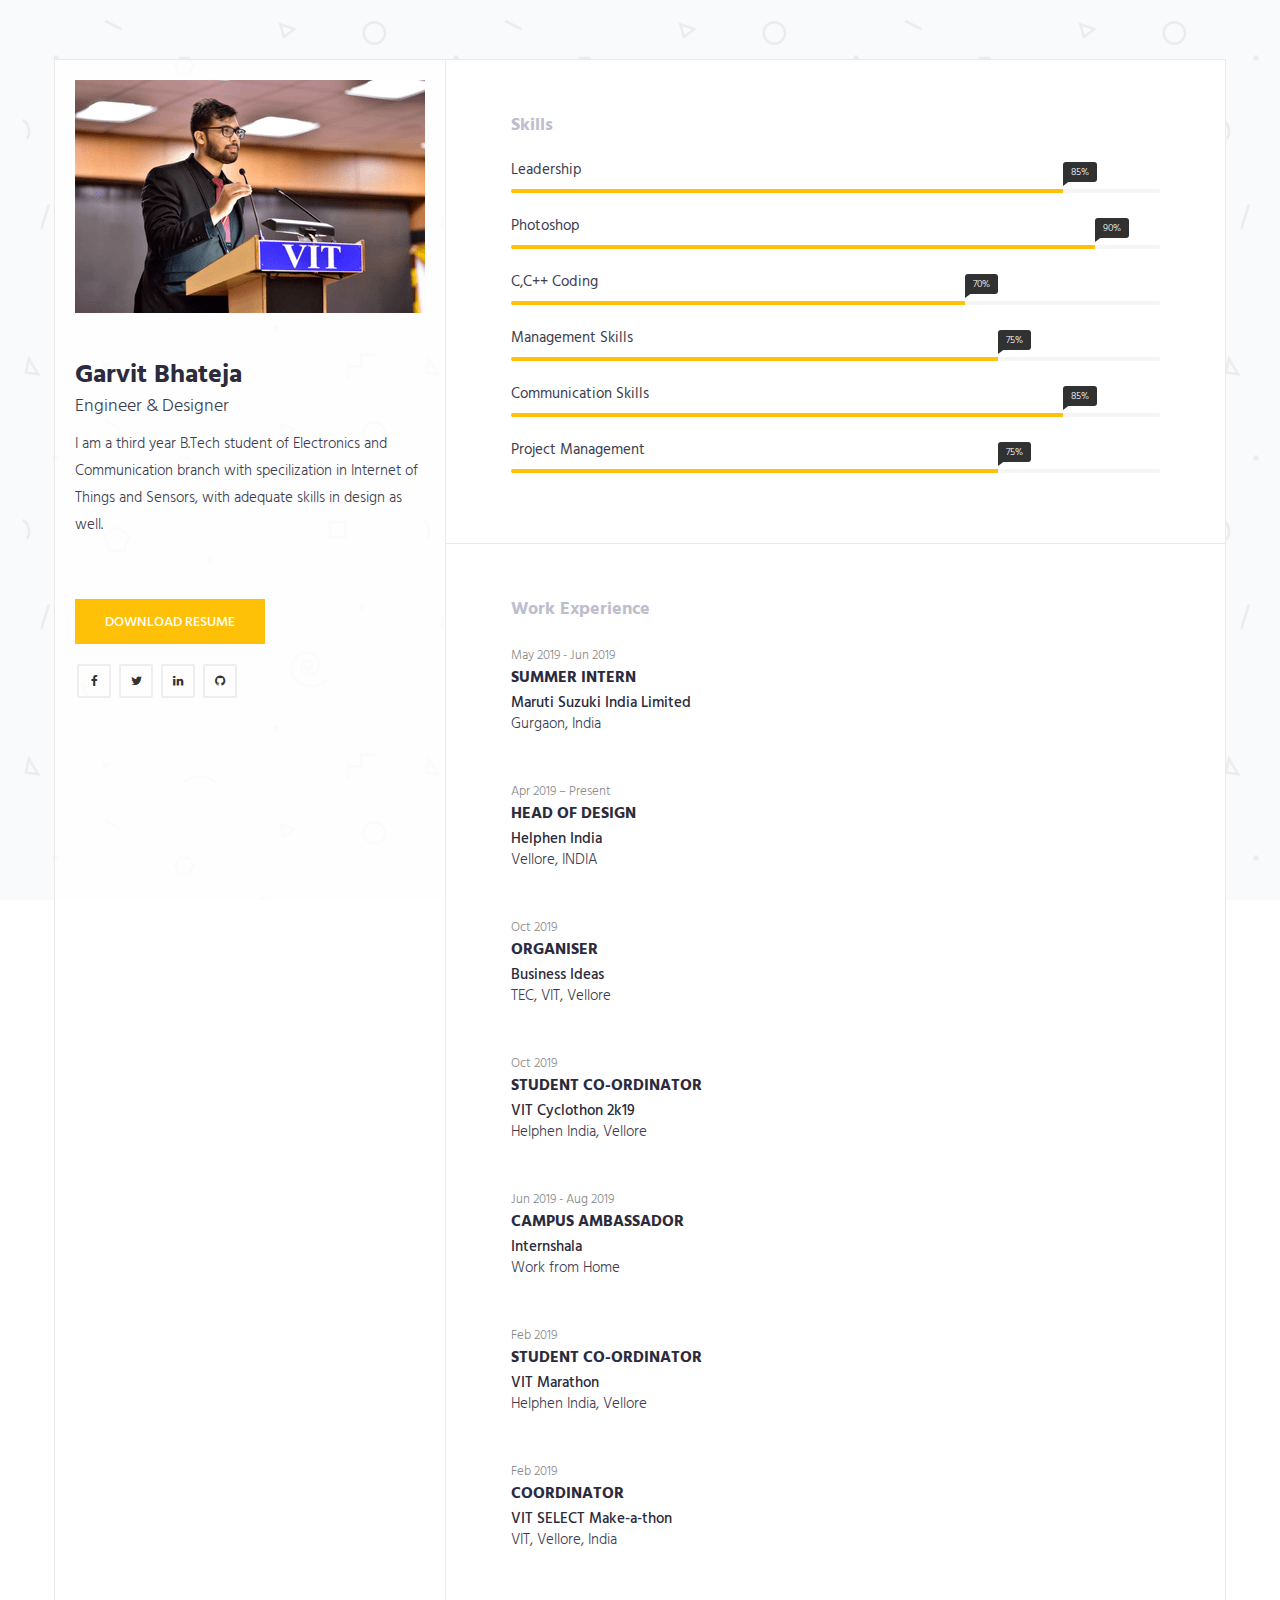
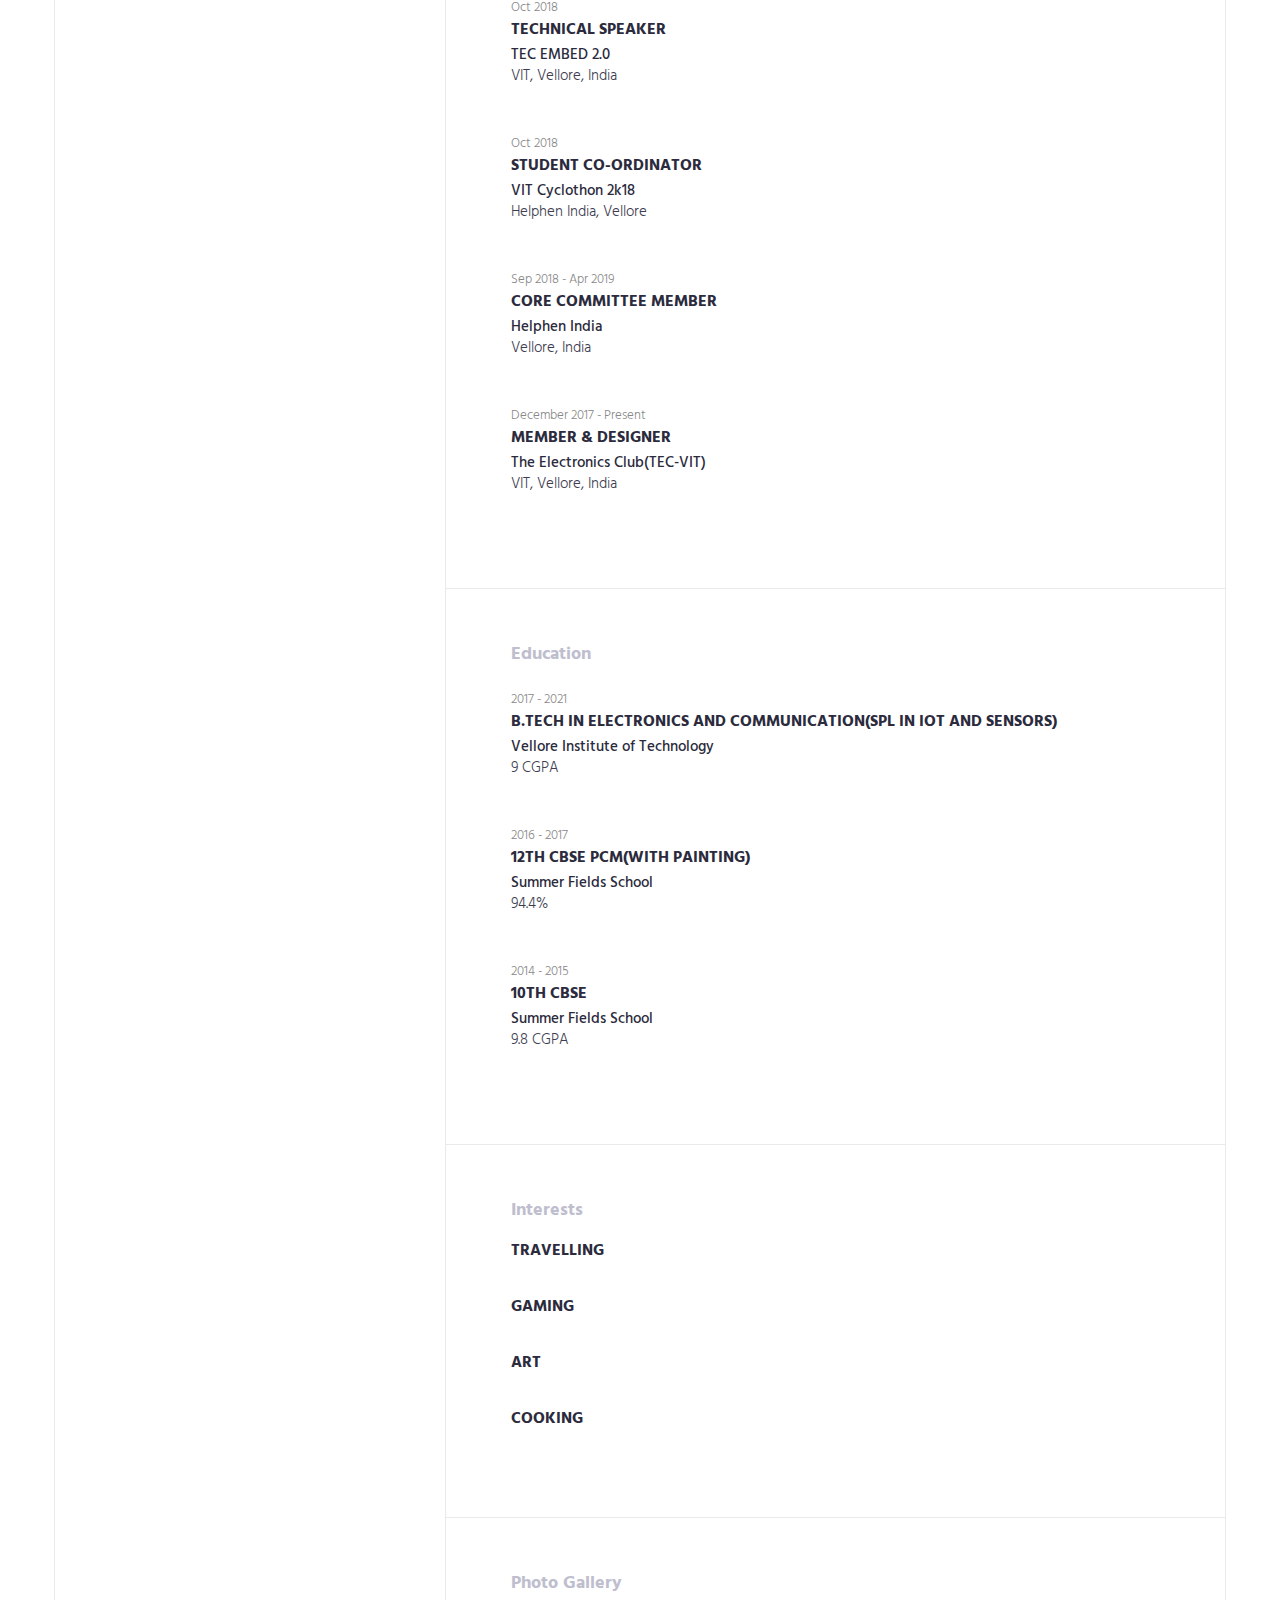
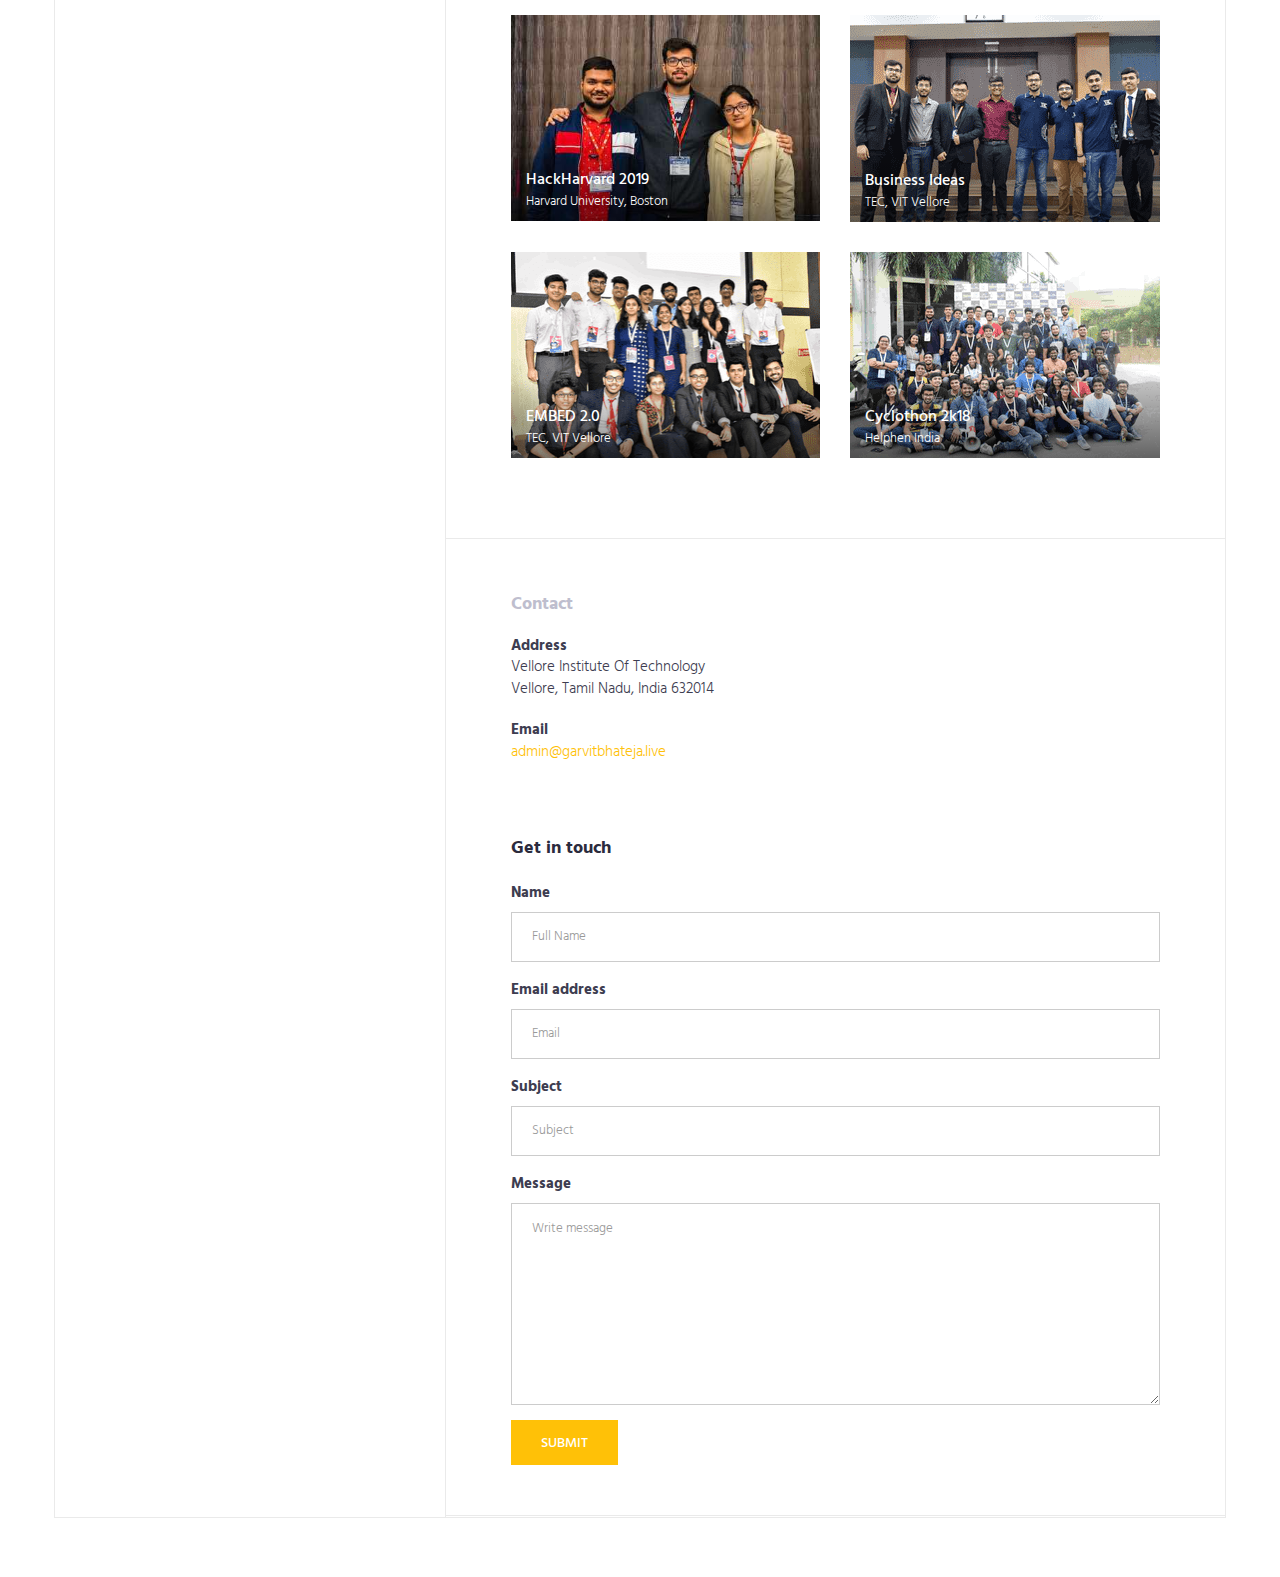
==== index.html @ 3e2597a7 "First Commit" ====
﻿<!DOCTYPE html>
<html>
<head>
    <meta charset="utf-8">
    <meta http-equiv="X-UA-Compatible" content="IE=edge">
<meta name="google-site-verification" content="xu623Vjf5jpppaUScdiLfT8bzqDlih9XP4PJoR6VF7w" />
    <meta name="viewport" content="width=device-width, initial-scale=1">
    <meta name="google-site-verification" content="YPKB9D-7M9hcgqNBRK_-Unm_19kBGshFF5LFosvT2s4" />

    <title>Garvit Bhateja</title>

    <!-- favicon -->
    <link href="img/favicon.png" rel=icon>

    <link href="https://fonts.googleapis.com/css?family=Hind:300,400,500,600,700" rel="stylesheet">

    <link href="css/font-awesome.min.css" rel="stylesheet">

    <link href="css/bootstrap.min.css" rel="stylesheet">

    <link href="css/style.css" rel="stylesheet">

    
</head>
<body id="page-top" data-spy="scroll" data-target=".navbar">
<div id="main-wrapper">
<div id="preloader">
    <div id="status">
        <div class="status-mes"></div>
    </div>
</div>

<div class="columns-block container">
<div class="left-col-block blocks">
    <header class="header theiaStickySidebar">
        <div class="profile-img">
            <img src="img/img-profile.png" class="img-responsive" alt=""/>
        </div>
        <div class="content">
            <h1>Garvit Bhateja</h1>
            <span class="lead">Engineer & Designer</span>

            <div class="about-text">
                <p>
                    I am a third year B.Tech student of Electronics and Communication branch with specilization in Internet of Things and Sensors, with adequate skills in design as well. 
                </p>
                <p>
                    <a href="resume/Garvit's Resume.pdf" class="btn btn-primary">Download Resume</a></p>



                
            </div>


            <ul class="social-icon">
                <li><a href="https://www.facebook.com/garvit.bhateja"><i class="fa fa-facebook" aria-hidden="true"></i></a></li>
                <li><a href="https://twitter.com/Garvit_Bhateja"><i class="fa fa-twitter" aria-hidden="true"></i></a></li>
                <li><a href="https://www.linkedin.com/in/garvit99/"><i class="fa fa-linkedin" aria-hidden="true"></i></a></li>
                <li><a href="https://github.com/bgarvit01"><i class="fa fa-github" aria-hidden="true"></i></a></li>
                
            </ul>
        </div>

    </header>
    <!-- .header-->
</div>
<!-- .left-col-block -->


<div class="right-col-block blocks">
<div class="theiaStickySidebar">

<section class="section-wrapper skills-wrapper">
    <div class="container-fluid">
        <div class="row">
            <div class="col-md-12">
                <div class="section-title">
                    <h2>Skills</h2>
                </div>
            </div>

        </div>
        <div class="row">
            <div class="col-md-12">
                <div class="progress-wrapper">

                    <div class="progress-item">
                        <span class="progress-title">Leadership</span>

                        <div class="progress">
                            <div class="progress-bar" role="progressbar" aria-valuenow="62" aria-valuemin="0"
                                 aria-valuemax="100" style="width: 85%"><span class="progress-percent"> 85%</span>
                            </div>
                        </div>
                        <!-- .progress -->
                    </div>
                    <!-- .skill-progress -->


                    <div class="progress-item">
                        <span class="progress-title">Photoshop</span>

                        <div class="progress">
                            <div class="progress-bar" role="progressbar" aria-valuenow="90" aria-valuemin="0"
                                 aria-valuemax="100" style="width: 90%"><span class="progress-percent"> 90%</span>
                            </div>
                        </div>
                        <!-- /.progress -->
                    </div>
                    <!-- /.skill-progress -->
                    <div class="progress-item">
                        <span class="progress-title">C,C++ Coding</span>

                        <div class="progress">
                            <div class="progress-bar" role="progressbar" aria-valuenow="55" aria-valuemin="0"
                                 aria-valuemax="100" style="width: 70%;"><span class="progress-percent"> 70%</span>
                            </div>
                        </div>
                        <!-- /.progress -->
                    </div>

                    <div class="progress-item">
                        <span class="progress-title">Management Skills</span>

                        <div class="progress">
                            <div class="progress-bar" role="progressbar" aria-valuenow="75" aria-valuemin="0"
                                 aria-valuemax="100" style="width: 75%;"><span class="progress-percent"> 75%</span>
                            </div>
                        </div>
                        <!-- /.progress -->
                    </div>
                    <!-- /.skill-progress -->

                    <div class="progress-item">
                        <span class="progress-title">Communication Skills</span>

                        <div class="progress">
                            <div class="progress-bar" role="progressbar" aria-valuenow="55" aria-valuemin="0"
                                 aria-valuemax="100" style="width: 85%;"><span class="progress-percent"> 85%</span>
                            </div>
                        </div>
                        <!-- /.progress -->
                    </div>
                    <!-- /.skill-progress -->
                    <div class="progress-item">
                        <span class="progress-title">Project Management</span>

                        <div class="progress">
                            <div class="progress-bar" role="progressbar" aria-valuenow="55" aria-valuemin="0"
                                 aria-valuemax="100" style="width: 75%;"><span class="progress-percent"> 75%</span>
                            </div>
                        </div>
                        <!-- .progress -->
                    </div>
                    <!-- .skill-progress -->

                </div>
                <!-- /.progress-wrapper -->
            </div>
        </div>
        <!--.row -->
    </div>
    <!-- .container-fluid -->
</section>
<!-- .skills-wrapper -->

<section class="section-wrapper section-experience gray-bg">
    <div class="container-fluid">
        <div class="row">
            <div class="col-md-12">
                <div class="section-title"><h2>Work Experience</h2></div>
            </div>
        </div>
        <!--.row-->
        <div class="row">
            <div class="col-md-12">
                <div class="content-item">
                    <small>May 2019 - Jun 2019</small>
                    <h3>Summer Intern</h3>
                    <h4>Maruti Suzuki India Limited</h4>

                    <p>Gurgaon, India</p>
                </div>
                <div class="content-item">


                    <small>Apr 2019 – Present</small>
                    <h3>Head of Design</h3>
                    <h4>Helphen India</h4>

                    <p>Vellore, INDIA</p>
                </div>
                <!-- .experience-item -->

                <div class="content-item">
                    <small>Oct 2019</small>
                    <h3>Organiser</h3>
                    <h4>Business Ideas</h4>

                    <p>TEC, VIT, Vellore</p>
                </div>
                <div class="content-item">
                    <small>Oct 2019</small>
                    <h3>Student Co-ordinator</h3>
                    <h4>VIT Cyclothon 2k19</h4>

                    <p>Helphen India, Vellore</p>
                </div>
                 <div class="content-item">
                    <small>Jun 2019 - Aug 2019</small>
                    <h3>Campus Ambassador</h3>
                    <h4>Internshala</h4>

                    <p>Work from Home</p>
                </div>

                

                <div class="content-item">
                    <small>Feb 2019</small>
                    <h3>Student Co-ordinator</h3>
                    <h4>VIT Marathon </h4>

                    <p>Helphen India, Vellore</p>
                </div>

                <div class="content-item">
                    <small>Feb 2019</small>
                    <h3>Coordinator</h3>
                    <h4>VIT SELECT Make-a-thon </h4>

                    <p>VIT, Vellore, India</p>
                </div>

                

                <div class="content-item">
                    <small>Oct 2018</small>
                    <h3>Technical Speaker</h3>
                    <h4>TEC EMBED 2.0</h4>

                    <p>VIT, Vellore, India</p>
                </div>

                <div class="content-item">
                    <small>Oct 2018</small>
                    <h3>Student Co-ordinator</h3>
                    <h4>VIT Cyclothon 2k18 </h4>

                    <p>Helphen India, Vellore</p>
                </div>

                <div class="content-item">
                    <small>Sep 2018 - Apr 2019</small>
                    <h3>Core Committee Member</h3>
                    <h4>Helphen India</h4>

                    <p>Vellore, India</p>
                </div>
                <!-- .experience-item -->
                <div class="content-item">
                    <small>December 2017 - Present</small>
                    <h3>Member & Designer</h3>
                    <h4>The Electronics Club(TEC-VIT)</h4>

                    <p>VIT, Vellore, India</p>
                </div>
                
                

                
                <!-- .experience-item -->
            </div>
        </div>
        <!--.row-->
    </div>
    <!-- .container-fluid -->

</section>
<!-- .section-experience -->

<section class="section-wrapper section-education">
    <div class="container-fluid">
        <div class="row">
            <div class="col-md-12">
                <div class="section-title"><h2>Education</h2></div>
            </div>
        </div>
        <!--.row-->
        <div class="row">
            <div class="col-md-12">
                <div class="content-item">
                    


                    <small>2017 - 2021</small>
                    <h3>B.Tech in Electronics and Communication(spl in Iot and Sensors)</h3>
                    <h4>Vellore Institute of Technology</h4>

                    <p>9 CGPA</p>
                </div>
                <!-- .experience-item -->
                <div class="content-item">
                    

                    <small>2016 - 2017</small>
                    <h3>12th CBSE PCM(with Painting)
</h3>
                    <h4>Summer Fields School</h4>

                    <p>94.4%</p>
                </div>
                <!-- .experience-item -->
                <div class="content-item">

                    <small>2014 - 2015</small>
                    <h3>10th CBSE</h3>
                    <h4>Summer Fields School</h4>

                    <p>9.8 CGPA</p>
                </div>
                <!-- .experience-item -->
            </div>
        </div>
        <!--.row-->
    </div>
    <!-- .container-fluid -->

</section>
<!-- .section-education -->

<section class="section-wrapper section-interest gray-bg">
    <div class="container-fluid">
        <div class="row">
            <div class="col-md-12">
                <div class="section-title">
                    <h2>Interests</h2>
                </div>
            </div>
        </div>
        <!-- .row -->

        <div class="row">
            <div class="col-md-12">
                
                <div class="content-item">
                    <h3>Travelling</h3>

                </div>
                <div class="content-item">
                    <h3>Gaming</h3>

                   

                </div>
                <div class="content-item">
                    <h3>Art</h3>

                </div>
                <div class="content-item">
                    <h3>Cooking</h3>

                </div>
            </div>
        </div>
        <!-- .row -->

    </div>
</section>
<!-- .section-publications -->

<section class="section-wrapper portfolio-section">
    <div class="container-fluid">
        <div class="row">
            <div class="col-md-12">
                <div class="section-title">
                    <h2>Photo Gallery</h2>
                </div>
            </div>
        </div>
        <div class="row">
            <div class="col-md-6">
                <a class="portfolio-item" href="#">
                    <div class="portfolio-thumb">
                        <img src="img/portfolio-1.jpg" alt="">
                    </div>

                    <div class="portfolio-info">
                        <h3>HackHarvard 2019</h3>
                        <small>Harvard University, Boston</small>
                    </div>
                    
                </a>
                
            </div>
            <div class="col-md-6">
                <a class="portfolio-item" href="#">
                    <div class="portfolio-thumb">
                        <img src="img/portfolio-2.png" alt="">
                    </div>

                    <div class="portfolio-info">
                        <h3>Business Ideas</h3>
                        <small>TEC, VIT Vellore</small>
                    </div>
                </a>
            </div>
            <div class="col-md-6">
                <a class="portfolio-item" href="#">
                    <div class="portfolio-thumb">
                        <img src="img/embed.png" alt="">
                    </div>

                    <div class="portfolio-info">
                        <h3>EMBED 2.0</h3>
                        <small>TEC, VIT Vellore</small>
                    </div>
                </a>
            </div>
            <div class="col-md-6">
                <a class="portfolio-item" href="#">
                    <div class="portfolio-thumb">
                        <img src="img/cyclo2018.png" alt="">
                    </div>

                    <div class="portfolio-info">
                        <h3>Cyclothon 2k18</h3>
                        <small>Helphen India</small>
                    </div>
                </a>
            </div>

        </div>
    </div>
</section> 

<section class="section-contact section-wrapper gray-bg">
    <div class="container-fluid">
        <div class="row">
            <div class="col-md-12">
                <div class="section-title">
                    <h2>Contact</h2>
                </div>
            </div>
        </div>
        <!--.row-->
        <div class="row">
            <div class="col-md-12">
                <address>
                    <strong>Address</strong><br>

                    Vellore Institute Of Technology<br>
                    Vellore, Tamil Nadu, India 632014

                </address>
                <address>
                    <strong>Email</strong><br>
                    <a href="mailto:#">admin@garvitbhateja.live</a>
                </address>
            </div>
        </div>
        <!--.row-->
        <div class="row">
            <div class="col-md-12">
                <div class="feedback-form">
                    <h2>Get in touch</h2>

                    <form id="contactForm"  action="https://formspree.io/mjveqvna" method="POST">
                        <div class="form-group">
                            <label for="InputName">Name</label>
                            <input type="text" name="name" required="" class="form-control" id="InputName"
                                   placeholder="Full Name">
                        </div>
                        <div class="form-group">
                            <label for="InputEmail">Email address</label>
                            <input type="email" name="email" required="" class="form-control" id="InputEmail"
                                   placeholder="Email">
                        </div>
                        <div class="form-group">
                            <label for="InputSubject">Subject</label>
                            <input type="text" name="subject" class="form-control" id="InputSubject"
                                   placeholder="Subject">
                        </div>
                        <div class="form-group">
                            <label for="message-text" class="control-label">Message</label>
                            <textarea class="form-control" rows="4" required="" name="message" id="message-text"
                                      placeholder="Write message"></textarea>
                        </div>

                        <button type="submit" class="btn btn-primary">Submit</button>
                    </form>
                </div>
                <!-- .feedback-form -->


            </div>
        </div>
    </div>
    <!--.container-fluid-->
</section>
<!--.section-contact-->


<!-- .footer -->
</div>
<!-- Sticky -->
</div>
<!-- .right-col-block -->
</div>
<!-- .columns-block -->
</div>
<!-- #main-wrapper -->

<!-- jquery -->
<script src="js/jquery-2.1.4.min.js"></script>

<!-- Bootstrap -->
<script src="js/bootstrap.min.js"></script>
<script src="js/theia-sticky-sidebar.js"></script>
<script src="js/scripts.js"></script>
</body>
</html>
---- css/style.css ----
/*
Template Name: Resumex
Description: HTML5 / CSS3 One Page
Version: 1.0
Author: themehippo.com
*/

/*------------------------------------------------------------------
# [Color codes]

# Body  (text): #3a4750
# Heading Color #444444
# Theme Color (link color) #82b541
# Mid grey (sub header) #f4f4f4
# -------------------------------------------------------------------*/

body {
    font-family : 'Hind', sans-serif;
    font-size   : 15px;
    line-height : 1.8em;
    color       : #3d3d50;
    font-weight : 300;
    background  : url("../img/pattern-bg.png") fixed;
    }

/* --------------------------------------
 * Global Typography
 *------------------------------------------*/

h1, h2, h3, h4, h5, h6 {
    margin : 0 0 15px;
    color  : #2b2b3d;
    }

h1 {
    font-size   : 26px;
    line-height : 1.8em;
    font-weight : 700;
    }

h2 {
    font-size   : 18px;
    line-height : 1.8em;
    font-weight : 700;
    }

h3 {
    font-size   : 16px;
    line-height : 1.8em;
    font-weight : 500;
    }

h4 {
    font-size   : 15px;
    line-height : 1.8em;
    font-weight : 500;
    }

h5 {
    font-size   : 15px;
    line-height : 1.5em;
    font-weight : 500;
    }

h6 {
    font-size   : 15px;
    line-height : 1.5em;
    }

/* --------------------------------------
 * LINK STYLE
 *------------------------------------------*/
a {
    color              : #FFC107;
    text-decoration    : none;
    -webkit-transition : all 0.3s ease 0s;
    -moz-transition    : all 0.3s ease 0s;
    -o-transition      : all 0.3s ease 0s;
    transition         : all 0.3s ease 0s;
    }

a,
a:active,
a:focus,
a:active {
    text-decoration : none;
    outline         : none
    }

a:hover,
a:focus {
    text-decoration : none;
    color           : #ff9800;
    }

p {
    margin-bottom : 20px;
    }

ul {
    margin     : 0;
    padding    : 0;
    list-style : none;
    }

/*------------------
 * Button Style
 *------------------*/
.btn {
    padding        : 14px 30px 11px;
    margin-bottom  : 0;
    font-size      : 14px;
    font-weight    : 500;
    border-radius  : 0;
    border         : 0;
    text-transform : uppercase;
    }

.btn-lg {
    font-weight : 700;
    font-size   : 24px;
    padding     : 15px 30px;
    }

/*btn-primary*/
.btn-primary {
    background-color : #FFC107;
    }

.btn-primary:hover,
.btn-primary:focus,
.btn-primary:active:focus {
    background : #ff9800;
    }

/*btn-default*/
.btn-default {
    color            : #2a54f5;
    background-color : transparent;
    border           : 2px solid #2a54f5;
    }

.btn-default:hover,
.btn-default:focus,
.btn-default:active:focus {
    background   : #2a54f5;
    color        : #ffffff;
    border-color : #2a54f5;
    }

button:focus,
.btn:focus,
.btn:active:focus {
    outline : none;
    }

/* --------------------
 * Column Block
 * -------------------*/

.columns-block {
    display                : -webkit-flex;
    display                : flex;
    -webkit-flex-direction : row;
    flex-direction         : row;
    margin                 : 60px auto;
    padding                : 0;
    box-shadow             : 0 0 0 1px #eaeaea;
    }

.blocks {
    box-sizing : border-box;
    }

.left-col-block {
    overflow     : hidden;
    -webkit-flex : 1 0 0;
    flex         : 1 0 0;
    position     : relative;
    background   : rgba(255, 255, 255, .8);
    border-right : 1px solid #eaeaea;
    }

.right-col-block {
    -webkit-flex : 2 0 0;
    flex         : 2 0 0;
    position     : relative;
    background   : #ffffff;
    }

@media (max-width : 768px) {

    .columns-block {
        display    : block;
        margin     : 0;
        box-shadow : none;
        }

    .left-col-block {
        width    : 100%;
        position : relative;
        border   : 0;
        }

    .right-col-block {
        width      : 100%;
        position   : relative;
        box-shadow : none;
        }
    }

@media (min-width : 769px) and (max-width : 1024px) {
    .columns-block {
        margin-top    : 30px;
        margin-bottom : 30px;
        }
    }

/* --------------------
 * Section Background
 * -------------------*/

.gray-bg {
    background-color : #ffffff;
    }

/* --------------------
 *  main Wrapper
 * -------------------*/
#main-wrapper {
    overflow : hidden;
    }

/*-------------------
 * Section Wrapper
 *-------------------*/
.section-wrapper {
    padding       : 50px;
    border-bottom : 1px solid #eaeaea;
    }

@media (max-width : 480px) {
    .section-wrapper {
        padding : 30px 20px;
        }
    }

/*---------------------------
* Section Title
*---------------------------*/
.section-title {
    margin-bottom : 15px;
    }

.section-title h2 {
    margin-bottom : 5px;
    color         : #bebece;
    }

/*-----------------------------
 * NAVIGATION & HEADER STYLE
 *-----------------------------*/

.header {
    padding  : 20px !important;
    margin   : 0;
    position : relative;
    }

.header .profile-img {
    margin-bottom : 50px;
    }

.header .content-wrapper {

    }

.header .content {
    width  : 100%;
    margin : 0 auto;
    }

.header .content h1 {
    line-height : 1;
    margin      : 0 0 5px;
    }

.header .content .lead {
    font-size : 18px;
    }

.header .content .about-text {
    margin : 10px 0;
    }

.header .btn {
    margin-top : 40px;
    }

@media (max-width : 768px) {
    .header {
        padding       : 0;
        text-align    : center;
        border-bottom : 1px solid #ededed;
        }

    .header img {
        margin : 0 auto;
        }

    .header .content {
        padding : 50px;
        }
    }

/* Header Sticky */

.sticky {
    position : -webkit-sticky;
    position : sticky;
    top      : 0;
    }

/*-------------------
 * Social Icon
 *-------------------*/

.social-icon {
    margin  : 20px 0;
    padding : 0;
    display : block;
    }

.social-icon li {
    display : inline-block;
    margin  : 0 2px;
    }

.social-icon li a {
    display       : block;
    font-size     : 12px;
    color         : #333333;
    width         : 34px;
    height        : 34px;
    line-height   : 33px;
    text-align    : center;
    border-radius : 2px;
    border        : 2px solid #eeeeee;
    }

.social-icon li a:hover {
    border-color : #cccccc;
    }

/*-------------------
 * Expertise
 *-------------------*/
.expertise-item {
    margin-bottom : 20px;
    }

.expertise-item h3 {
    margin-bottom : 5px;
    font-weight   : 700;
    }

/*-------------------
 * Skills Progressbar
 *-------------------*/

.progress-item {
    position : relative;
    }

.progress-item .progress-title {
    font-size     : 15px;
    font-weight   : 400;
    display       : inline-block;
    margin-bottom : 5px;
    }

.progress-item .progress {
    height        : 4px;
    box-shadow    : none;
    border-radius : 5px;
    }

.progress-item .progress-bar {
    background-color : #FFC107;
    box-shadow       : none;
    text-align       : right;
    }

.progress-item .progress-percent {
    font-size        : 10px;
    background-color : #313131;
    position         : absolute;
    top              : 5px;
    padding          : 0 8px;
    border-radius    : 3px;
    }

.progress-item .progress-percent::before {
    content      : "";
    position     : absolute;
    left         : 0;
    bottom       : -4px;
    border-top   : 6px solid #313131;
    border-right : 8px solid transparent;
    }

/*-------------------
 * Portfolio
 *-------------------*/

.portfolio-item {
    position      : relative;
    display       : block;
    margin-bottom : 30px;
    }

.portfolio-item .portfolio-thumb img {
    height    : auto;
    display   : block;
    max-width : 100%;
    }

.portfolio-item .portfolio-info {
    position   : absolute;
    bottom     : 0;
    padding    : 30px 15px 5px;
    width      : 100%;
    background : -webkit-linear-gradient(
            top,
            transparent 0%,
            rgba(0, 0, 0, 0.5) 100%
    );
    }

.portfolio-item .portfolio-info h3 {
    margin      : 0;
    line-height : 1;
    color       : #ffffff;
    }

.portfolio-item .portfolio-info small {
    color : #ffffff;
    }

.portfolio-item:hover .portfolio-info {
    background : -webkit-linear-gradient(
            top,
            transparent 0%,
            #000 100%
    );
    }

/*-------------------
 * Content Item
 *-------------------*/

.content-item {
    margin-bottom : 40px;
    }

.content-item h3 {
    margin         : 0 0 10px;
    line-height    : 1;
    font-weight    : bold;
    text-transform : uppercase;
    }

.content-item h4 {
    margin      : 0;
    line-height : 1;
    }

.content-item small {
    color : #888888;
    }

/*-------------------
 * Contact
 *-------------------*/

.feedback-form {
    margin-top : 50px;
    }

/*-------------------
 * Form Style
 *-------------------*/
.form-control {
    height        : 50px;
    padding       : 0 20px;
    font-size     : 13px;
    line-height   : 50px;
    color         : #969595;
    border        : 1px solid #cccccc;
    border-radius : 0;
    box-shadow    : none;
    box-sizing    : border-box;
    }

.form-control:focus,
.form-control:active {
    box-shadow : none;
    }

/* --------------------------------------------
 *   Footer
 *---------------------------------------------- */

/* Copyright */

.footer {
    padding : 30px 50px;
    }

.footer .copyright-section {
    font-size : 13px;
    color     : #888888;

    }

.footer .copyright-section .copytext {
    font-weight : 400;
    display     : block;
    }

@media (max-width : 480px) {
    .footer {
        padding : 10px 20px;
        }
    }

/* ---------------------------------------------- /*
 * Preloader
/* ---------------------------------------------- */
#preloader {
    background : rgba(255, 255, 255,.8);
    bottom     : 0;
    left       : 0;
    position   : fixed;
    right      : 0;
    top        : 0;
    z-index    : 9999;
    }

#status,
.status-mes {
    background-image    : url(../img/preloader.svg);
    background-position : center;
    background-repeat   : no-repeat;
    height              : 200px;
    left                : 50%;
    margin              : -100px 0 0 -100px;
    position            : absolute;
    top                 : 50%;
    width               : 200px;
    }

.status-mes {
    background : none;
    left       : 0;
    margin     : 0;
    text-align : center;
    top        : 65%;
    }
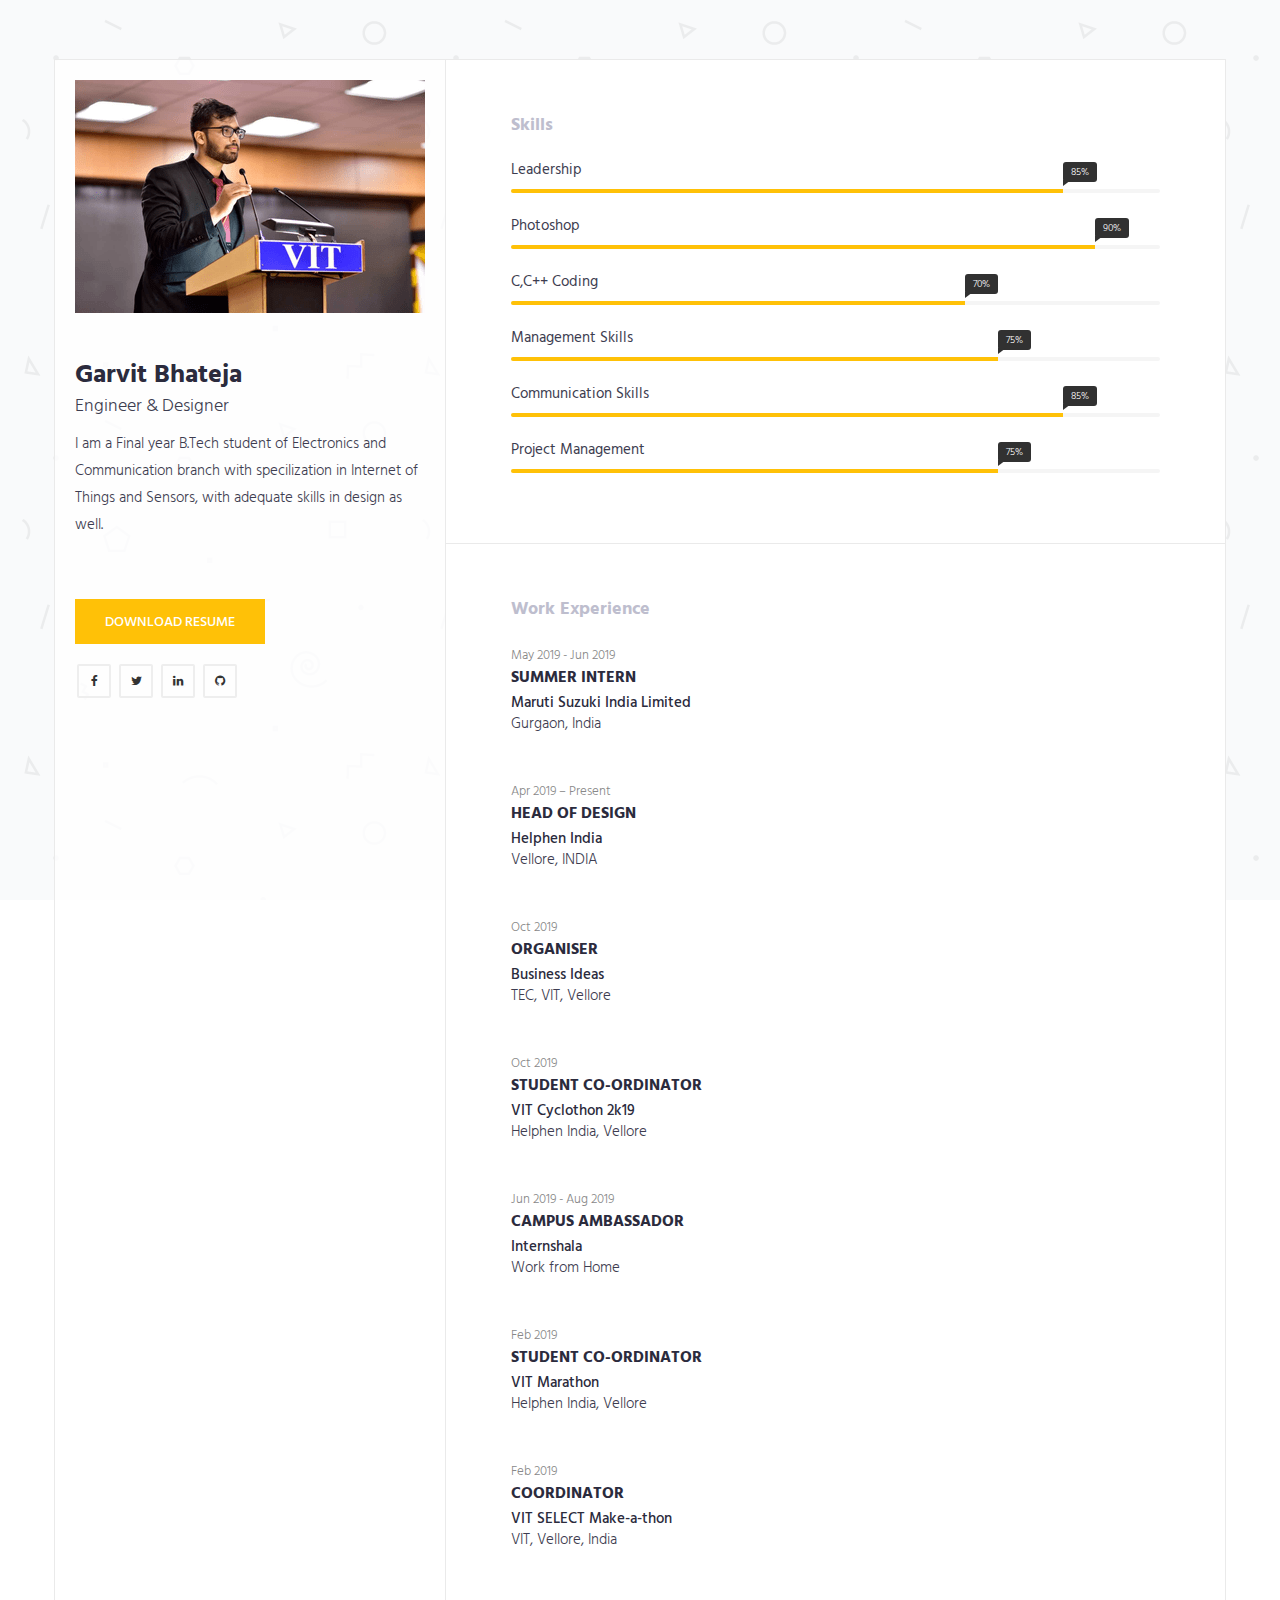
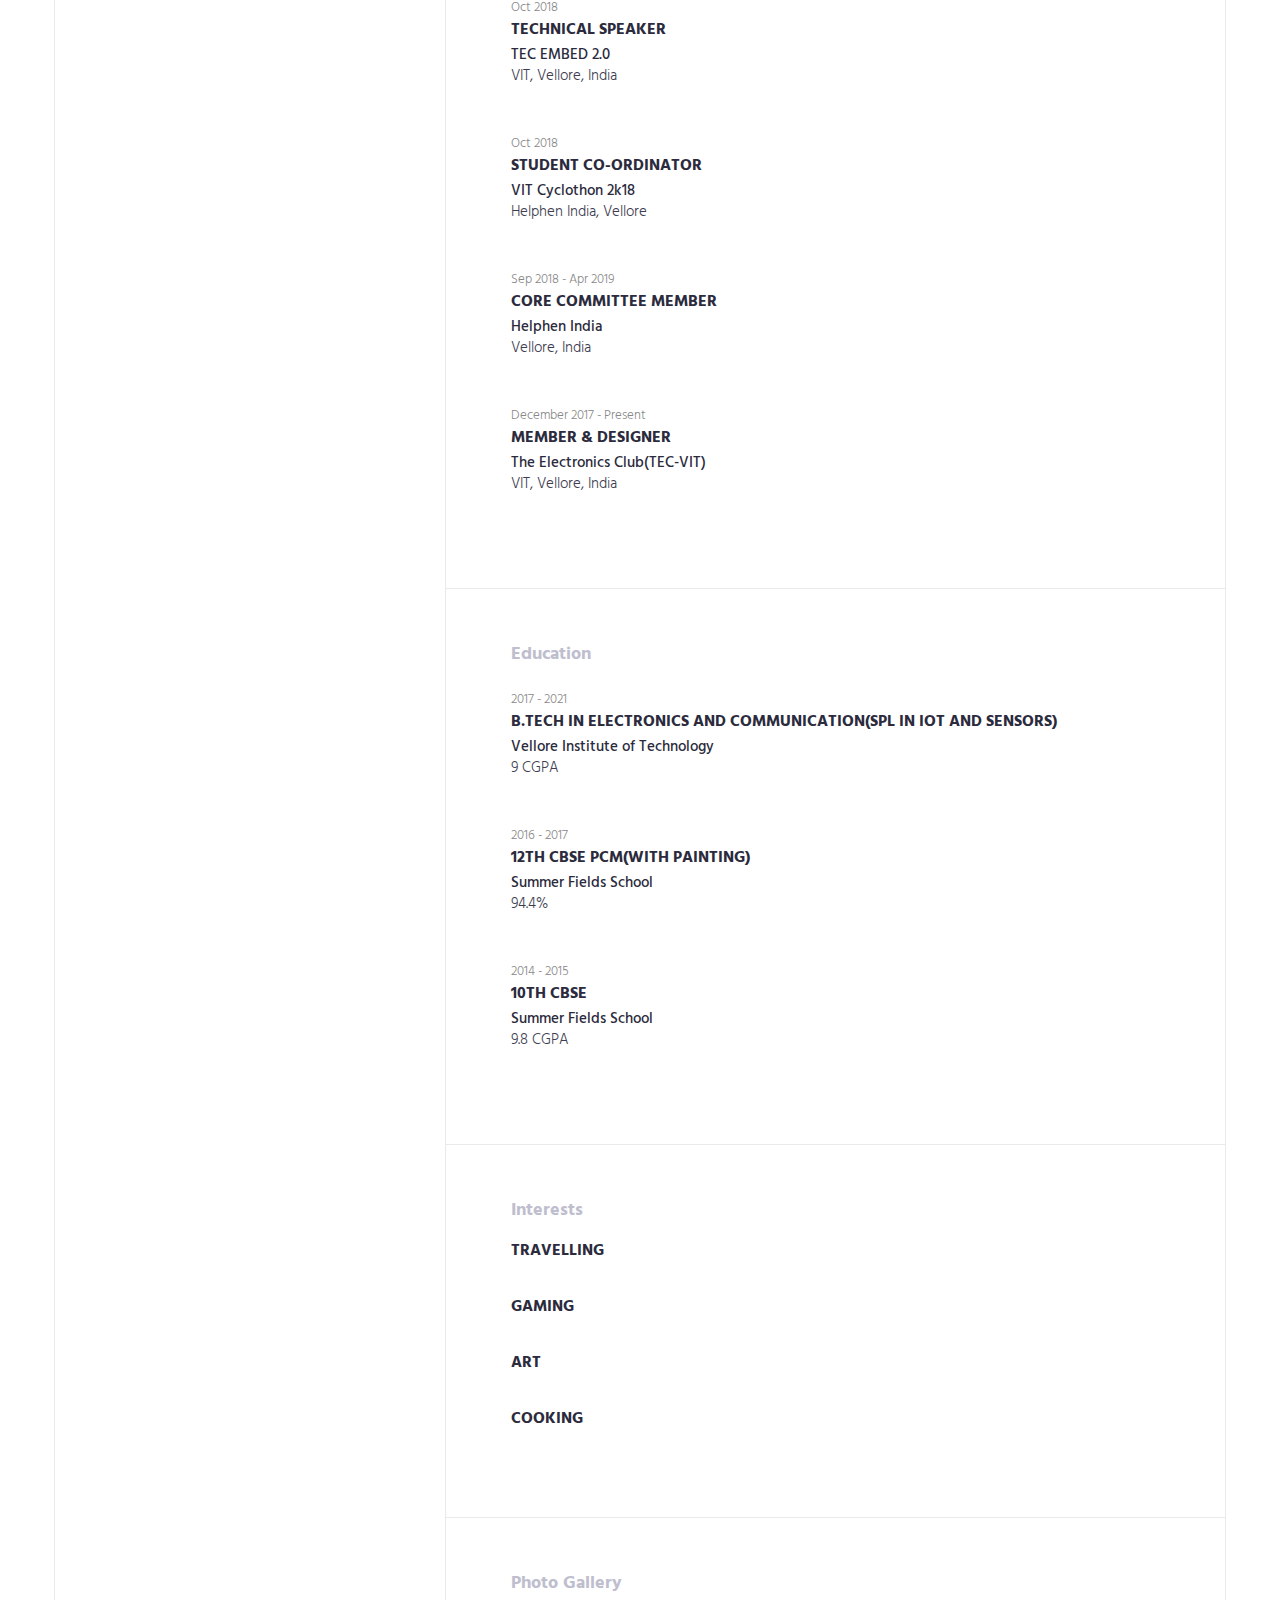
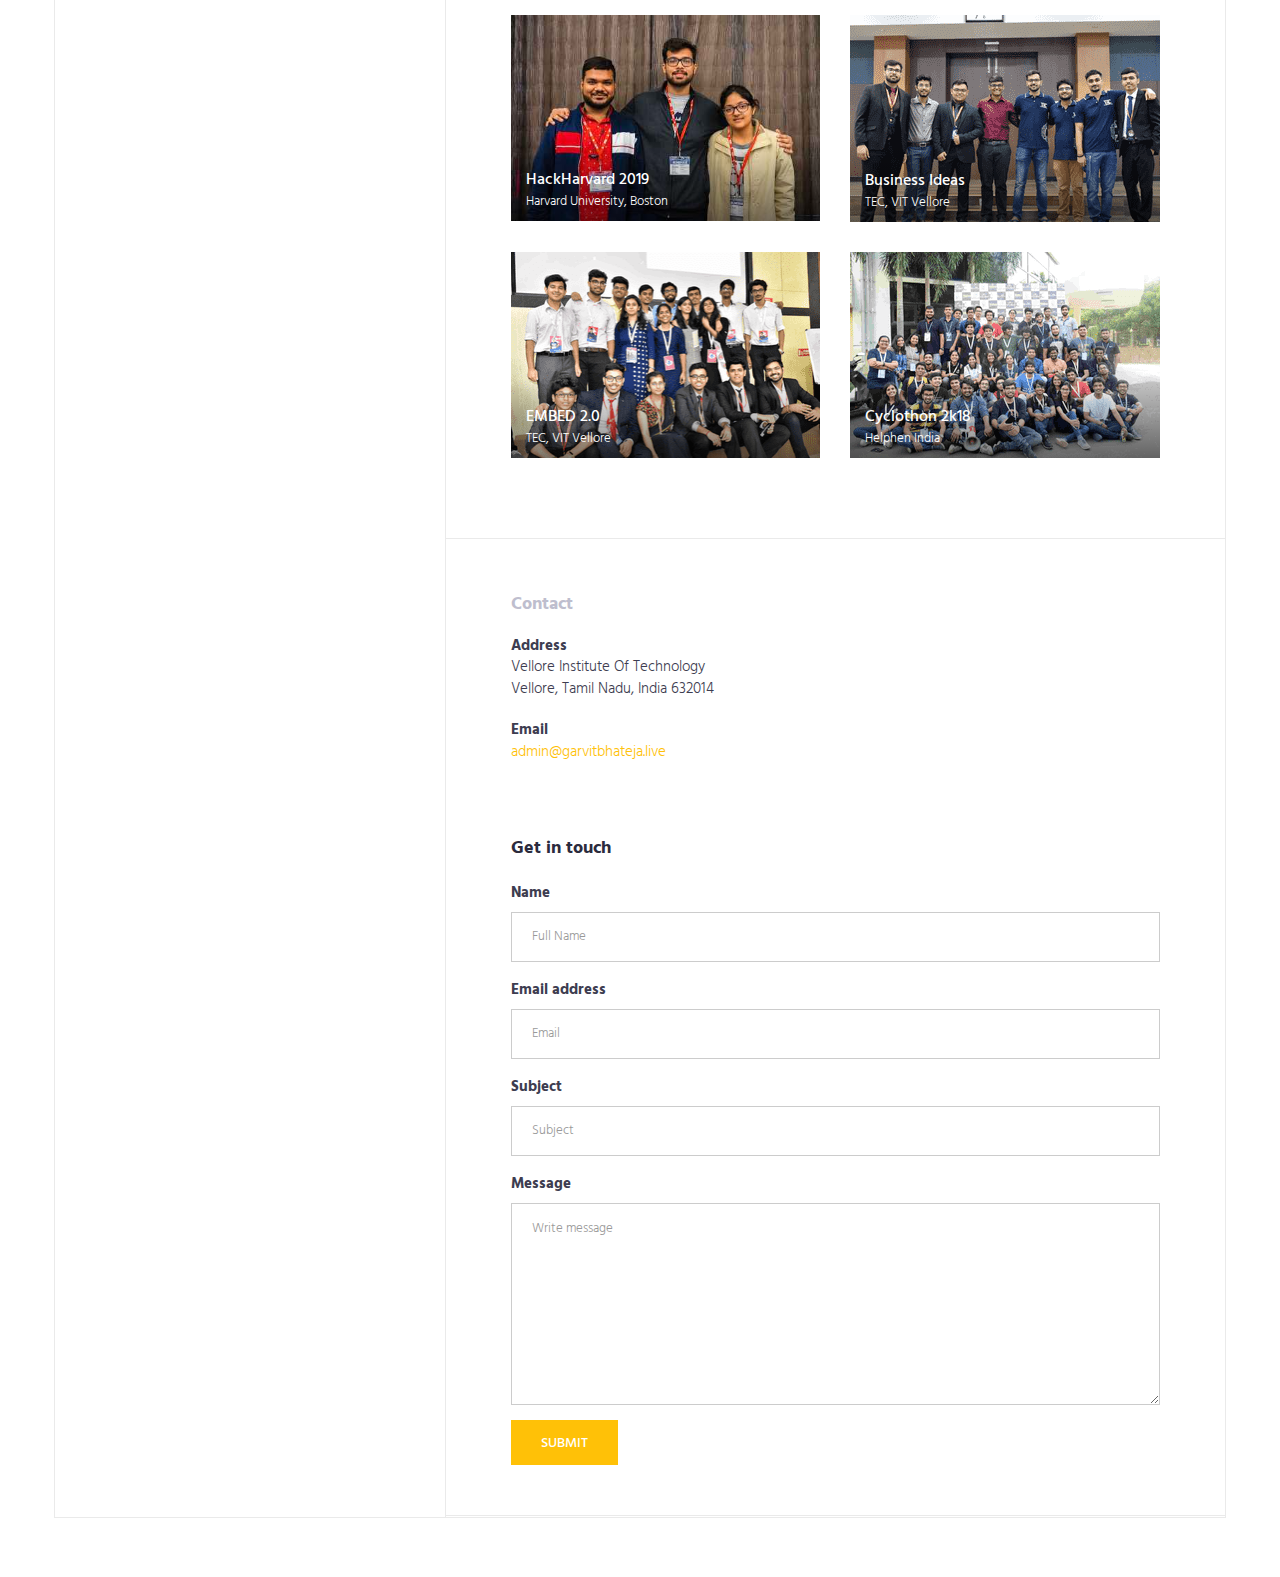
==== commit e1cbe88a: "First Commit1" ====
--- a/index.html
+++ b/index.html
@@ -42,7 +42,7 @@
 
             <div class="about-text">
                 <p>
-                    I am a third year B.Tech student of Electronics and Communication branch with specilization in Internet of Things and Sensors, with adequate skills in design as well. 
+                    I am a Final year B.Tech student of Electronics and Communication branch with specilization in Internet of Things and Sensors, with adequate skills in design as well. 
                 </p>
                 <p>
                     <a href="resume/Garvit's Resume.pdf" class="btn btn-primary">Download Resume</a></p>
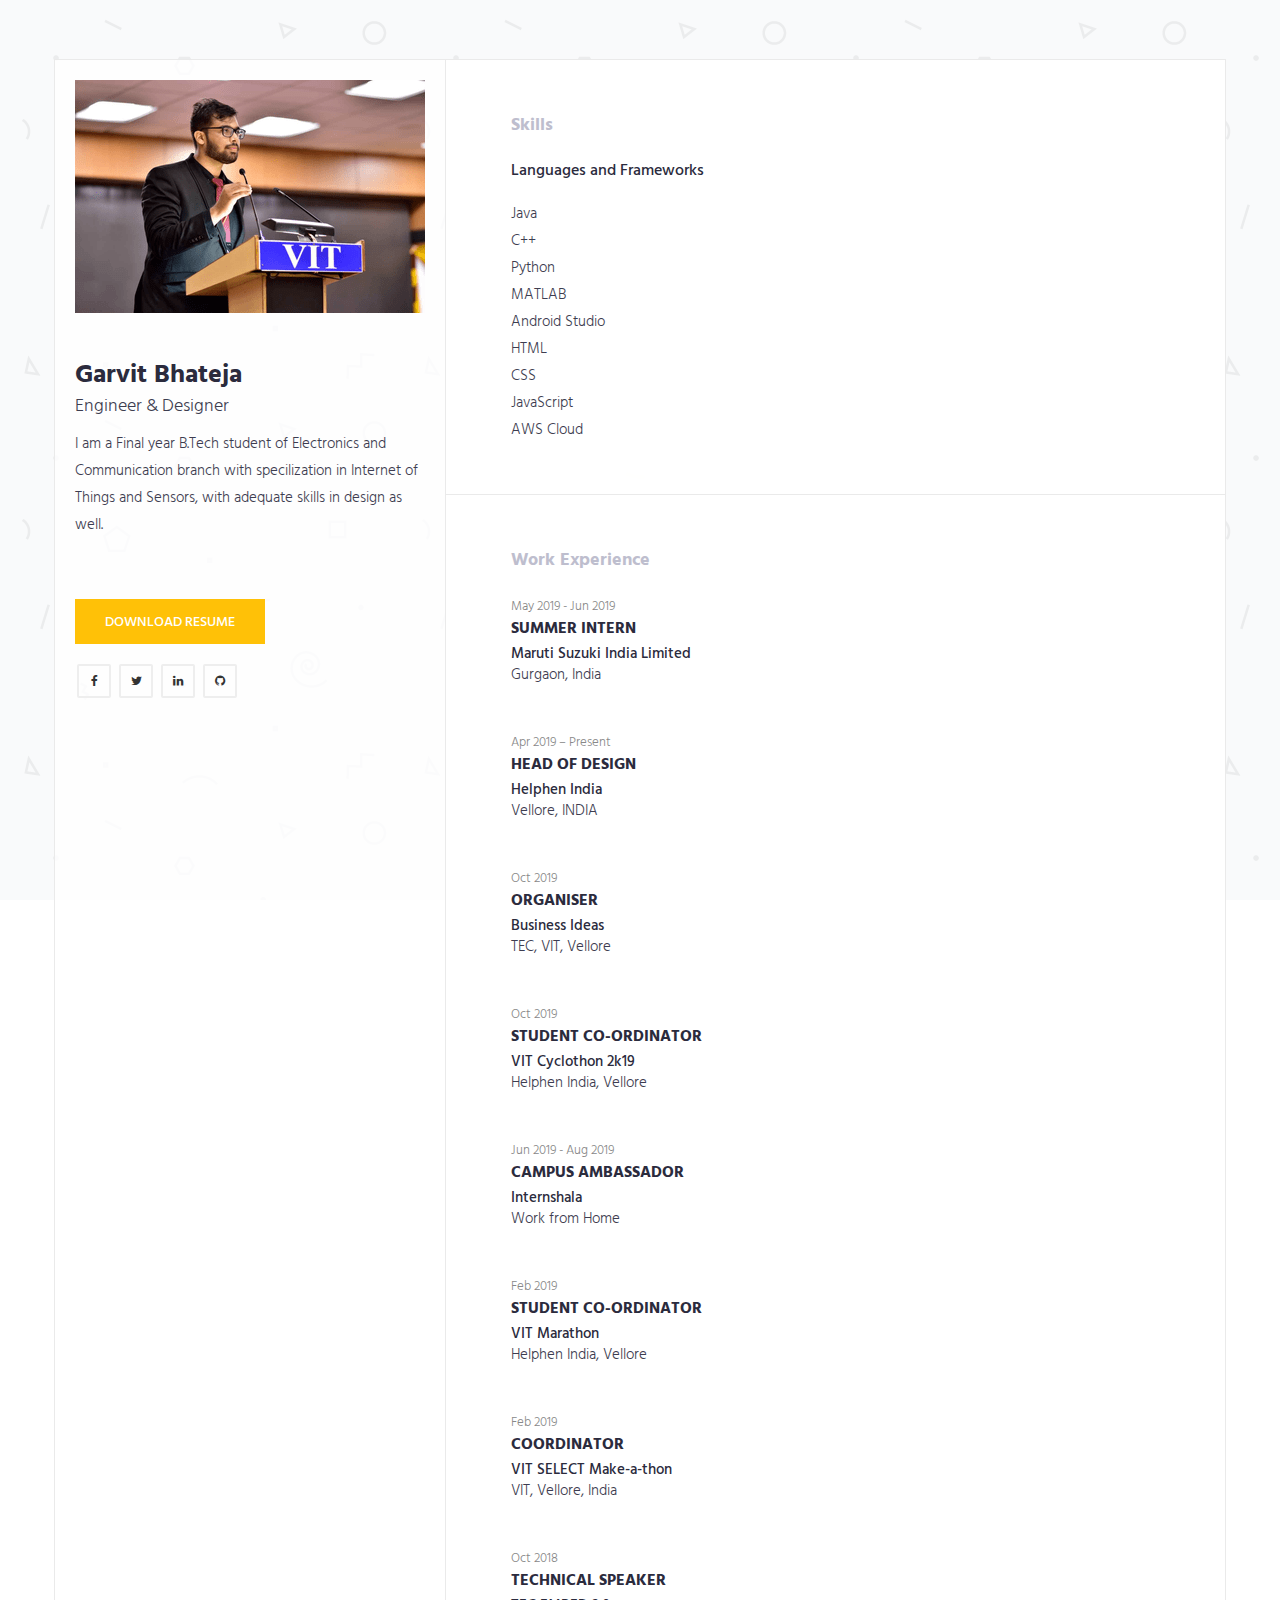
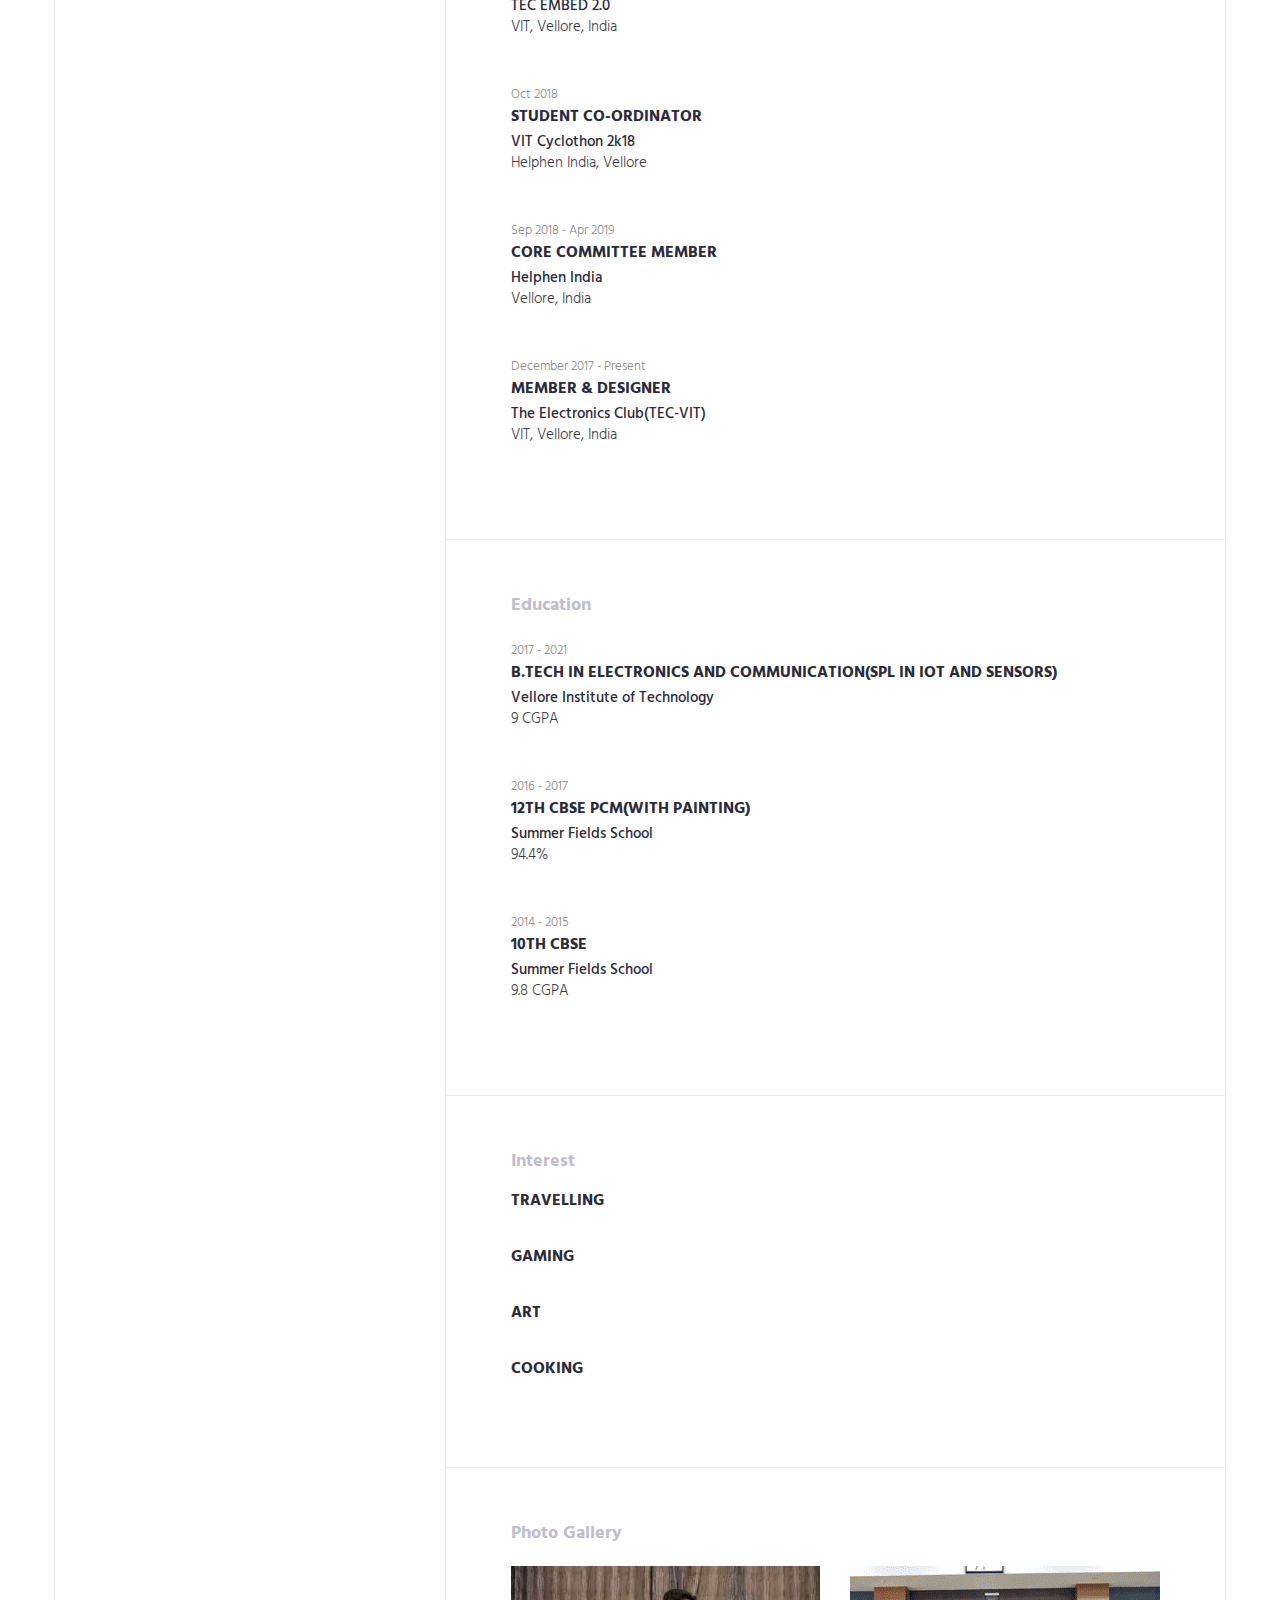
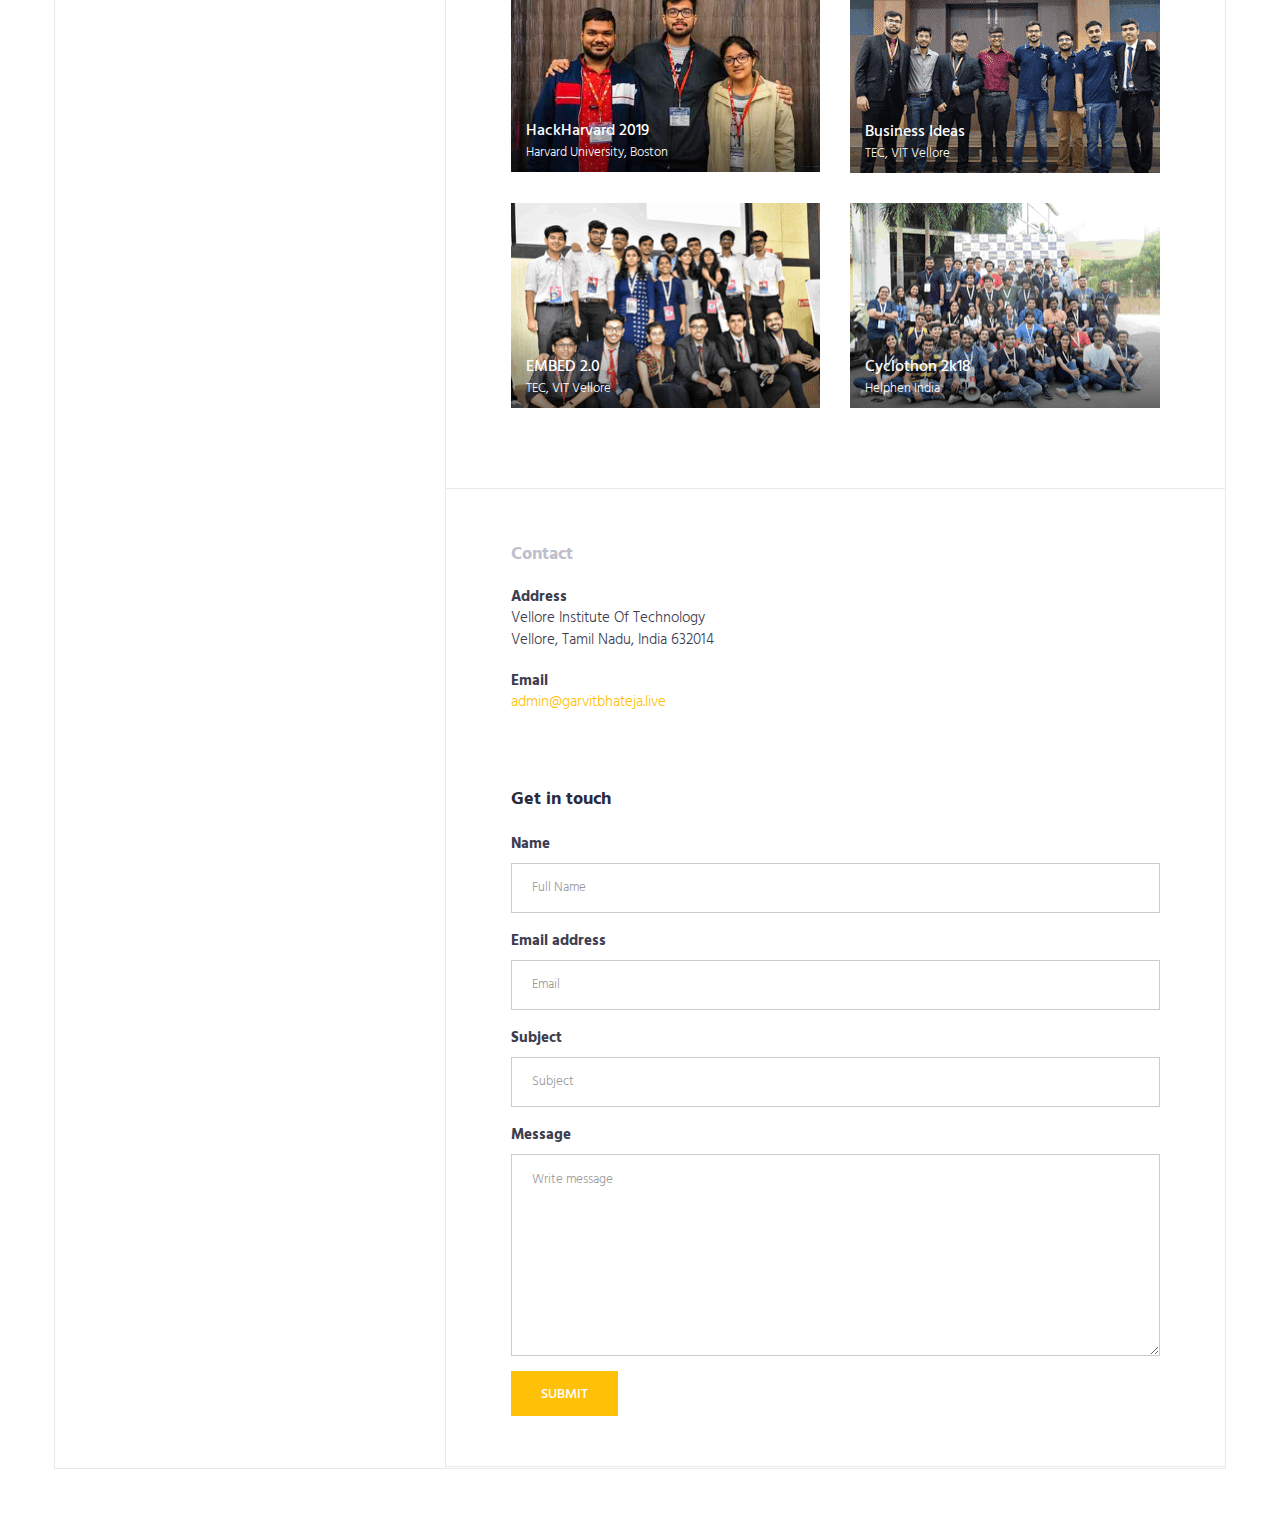
==== commit b6feee1c: "master" ====
--- a/index.html
+++ b/index.html
@@ -1,16 +1,16 @@
-﻿<!DOCTYPE html>
+<!DOCTYPE html>
 <html>
 <head>
     <meta charset="utf-8">
     <meta http-equiv="X-UA-Compatible" content="IE=edge">
-<meta name="google-site-verification" content="xu623Vjf5jpppaUScdiLfT8bzqDlih9XP4PJoR6VF7w" />
     <meta name="viewport" content="width=device-width, initial-scale=1">
-    <meta name="google-site-verification" content="YPKB9D-7M9hcgqNBRK_-Unm_19kBGshFF5LFosvT2s4" />
+    <meta name="Description" content="Software Engineer">
+	<meta name="Keywords" content="IoT, Communication, VIT Vellore">
 
     <title>Garvit Bhateja</title>
 
     <!-- favicon -->
-    <link href="img/favicon.png" rel=icon>
+    <link href="favicon.png" rel=icon>
 
     <link href="https://fonts.googleapis.com/css?family=Hind:300,400,500,600,700" rel="stylesheet">
 
@@ -22,6 +22,7 @@
 
     
 </head>
+
 <body id="page-top" data-spy="scroll" data-target=".navbar">
 <div id="main-wrapper">
 <div id="preloader">
@@ -45,23 +46,15 @@
                     I am a Final year B.Tech student of Electronics and Communication branch with specilization in Internet of Things and Sensors, with adequate skills in design as well. 
                 </p>
                 <p>
-                    <a href="resume/Garvit's Resume.pdf" class="btn btn-primary">Download Resume</a></p>
-
-
-
-                
-            </div>
-
-
+                    <a href="resume/Garvit's Resume.pdf" class="btn btn-primary">Download Resume</a></p>              
+            </div>
             <ul class="social-icon">
                 <li><a href="https://www.facebook.com/garvit.bhateja"><i class="fa fa-facebook" aria-hidden="true"></i></a></li>
                 <li><a href="https://twitter.com/Garvit_Bhateja"><i class="fa fa-twitter" aria-hidden="true"></i></a></li>
                 <li><a href="https://www.linkedin.com/in/garvit99/"><i class="fa fa-linkedin" aria-hidden="true"></i></a></li>
                 <li><a href="https://github.com/bgarvit01"><i class="fa fa-github" aria-hidden="true"></i></a></li>
-                
             </ul>
         </div>
-
     </header>
     <!-- .header-->
 </div>
@@ -86,71 +79,18 @@
                 <div class="progress-wrapper">
 
                     <div class="progress-item">
-                        <span class="progress-title">Leadership</span>
-
-                        <div class="progress">
-                            <div class="progress-bar" role="progressbar" aria-valuenow="62" aria-valuemin="0"
-                                 aria-valuemax="100" style="width: 85%"><span class="progress-percent"> 85%</span>
-                            </div>
-                        </div>
-                        <!-- .progress -->
-                    </div>
-                    <!-- .skill-progress -->
-
-
-                    <div class="progress-item">
-                        <span class="progress-title">Photoshop</span>
-
-                        <div class="progress">
-                            <div class="progress-bar" role="progressbar" aria-valuenow="90" aria-valuemin="0"
-                                 aria-valuemax="100" style="width: 90%"><span class="progress-percent"> 90%</span>
-                            </div>
-                        </div>
-                        <!-- /.progress -->
-                    </div>
-                    <!-- /.skill-progress -->
-                    <div class="progress-item">
-                        <span class="progress-title">C,C++ Coding</span>
-
-                        <div class="progress">
-                            <div class="progress-bar" role="progressbar" aria-valuenow="55" aria-valuemin="0"
-                                 aria-valuemax="100" style="width: 70%;"><span class="progress-percent"> 70%</span>
-                            </div>
-                        </div>
-                        <!-- /.progress -->
-                    </div>
-
-                    <div class="progress-item">
-                        <span class="progress-title">Management Skills</span>
-
-                        <div class="progress">
-                            <div class="progress-bar" role="progressbar" aria-valuenow="75" aria-valuemin="0"
-                                 aria-valuemax="100" style="width: 75%;"><span class="progress-percent"> 75%</span>
-                            </div>
-                        </div>
-                        <!-- /.progress -->
-                    </div>
-                    <!-- /.skill-progress -->
-
-                    <div class="progress-item">
-                        <span class="progress-title">Communication Skills</span>
-
-                        <div class="progress">
-                            <div class="progress-bar" role="progressbar" aria-valuenow="55" aria-valuemin="0"
-                                 aria-valuemax="100" style="width: 85%;"><span class="progress-percent"> 85%</span>
-                            </div>
-                        </div>
-                        <!-- /.progress -->
-                    </div>
-                    <!-- /.skill-progress -->
-                    <div class="progress-item">
-                        <span class="progress-title">Project Management</span>
-
-                        <div class="progress">
-                            <div class="progress-bar" role="progressbar" aria-valuenow="55" aria-valuemin="0"
-                                 aria-valuemax="100" style="width: 75%;"><span class="progress-percent"> 75%</span>
-                            </div>
-                        </div>
+                        <h3>Languages and Frameworks</h3>
+                            <ul class="ulclass">
+                                <li class="liclass">Java</li>
+                                <li class="liclass">C++</li>
+                                <li class="liclass">Python</li>
+                                <li class="liclass">MATLAB</li>
+                                <li class="liclass">Android Studio</li>
+                                <li class="liclass">HTML</li>
+                                <li class="liclass">CSS</li>
+                                <li class="liclass">JavaScript</li>
+                                <li class="liclass">AWS Cloud</li>
+                            </ul>
                         <!-- .progress -->
                     </div>
                     <!-- .skill-progress -->
@@ -335,7 +275,7 @@
         <div class="row">
             <div class="col-md-12">
                 <div class="section-title">
-                    <h2>Interests</h2>
+                    <h2>Interest</h2>
                 </div>
             </div>
         </div>
@@ -454,6 +394,8 @@
                     Vellore, Tamil Nadu, India 632014
 
                 </address>
+                      
+
                 <address>
                     <strong>Email</strong><br>
                     <a href="mailto:#">admin@garvitbhateja.live</a>
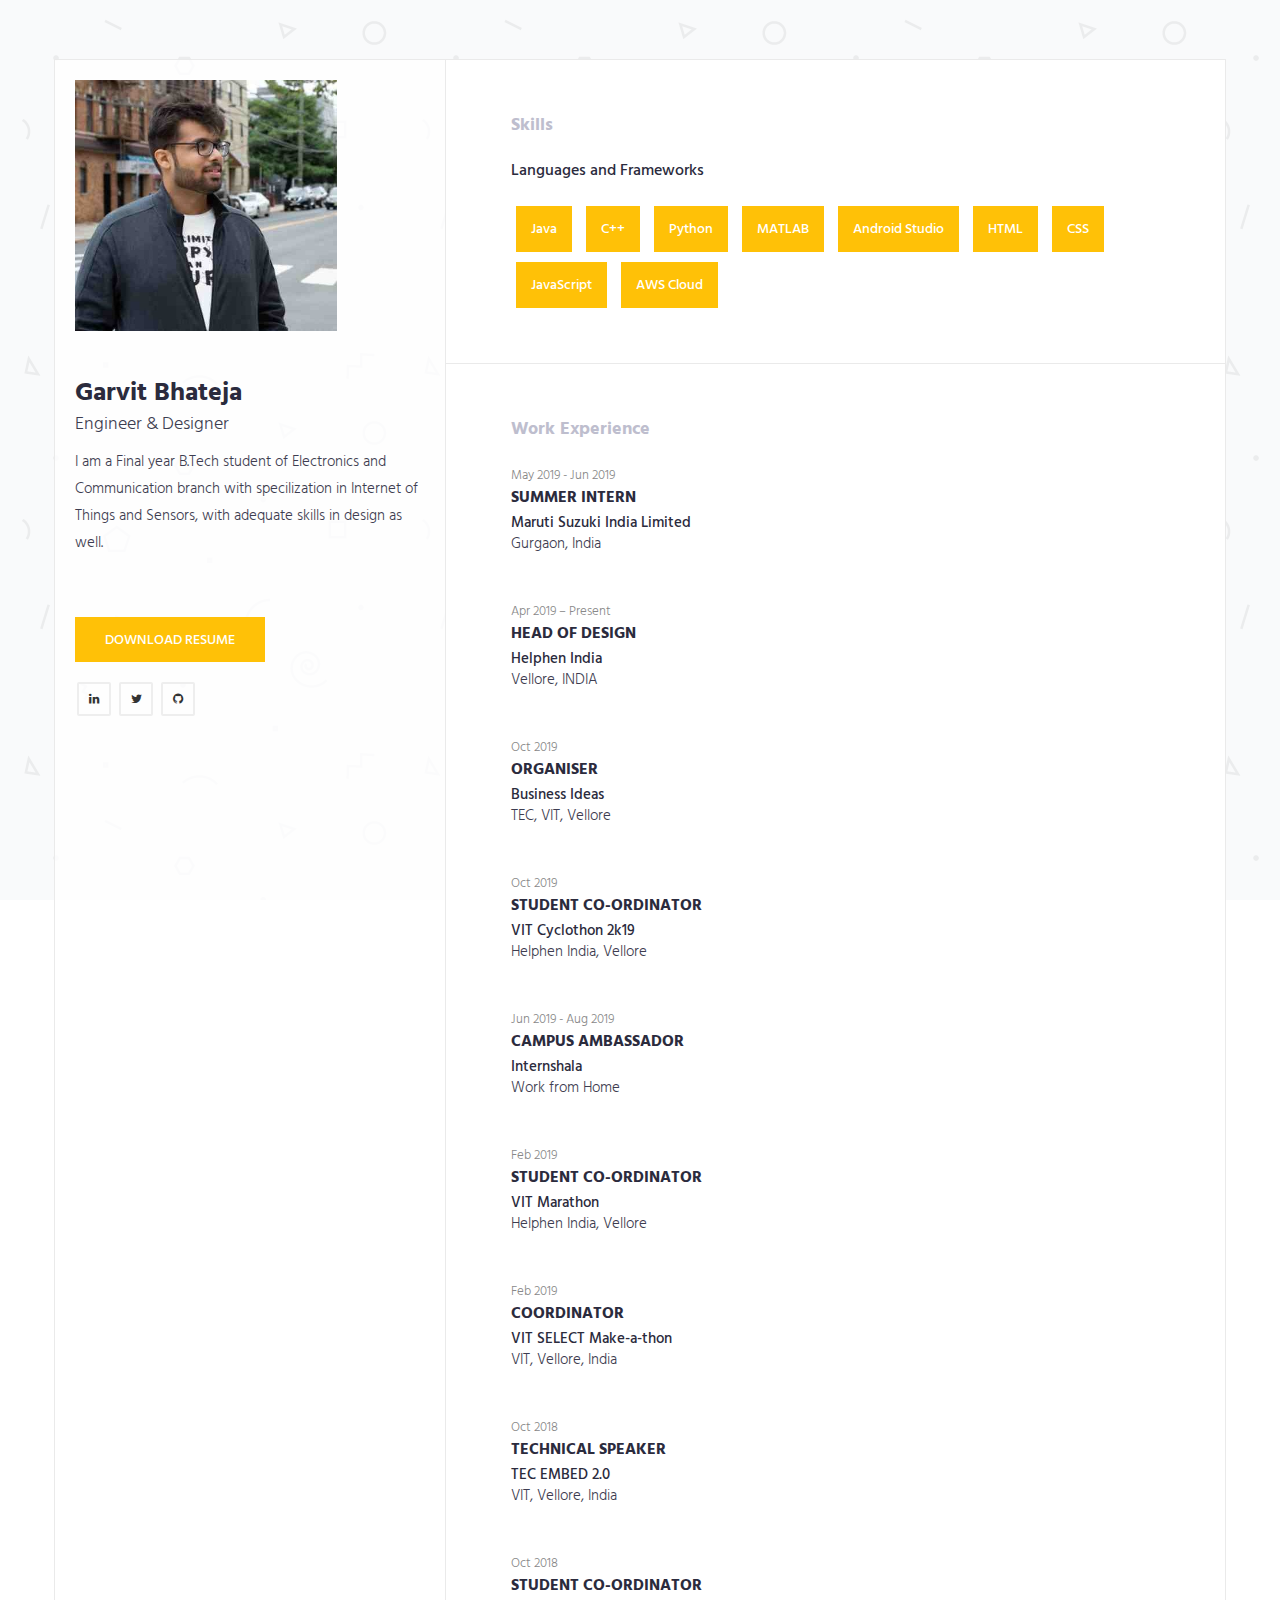
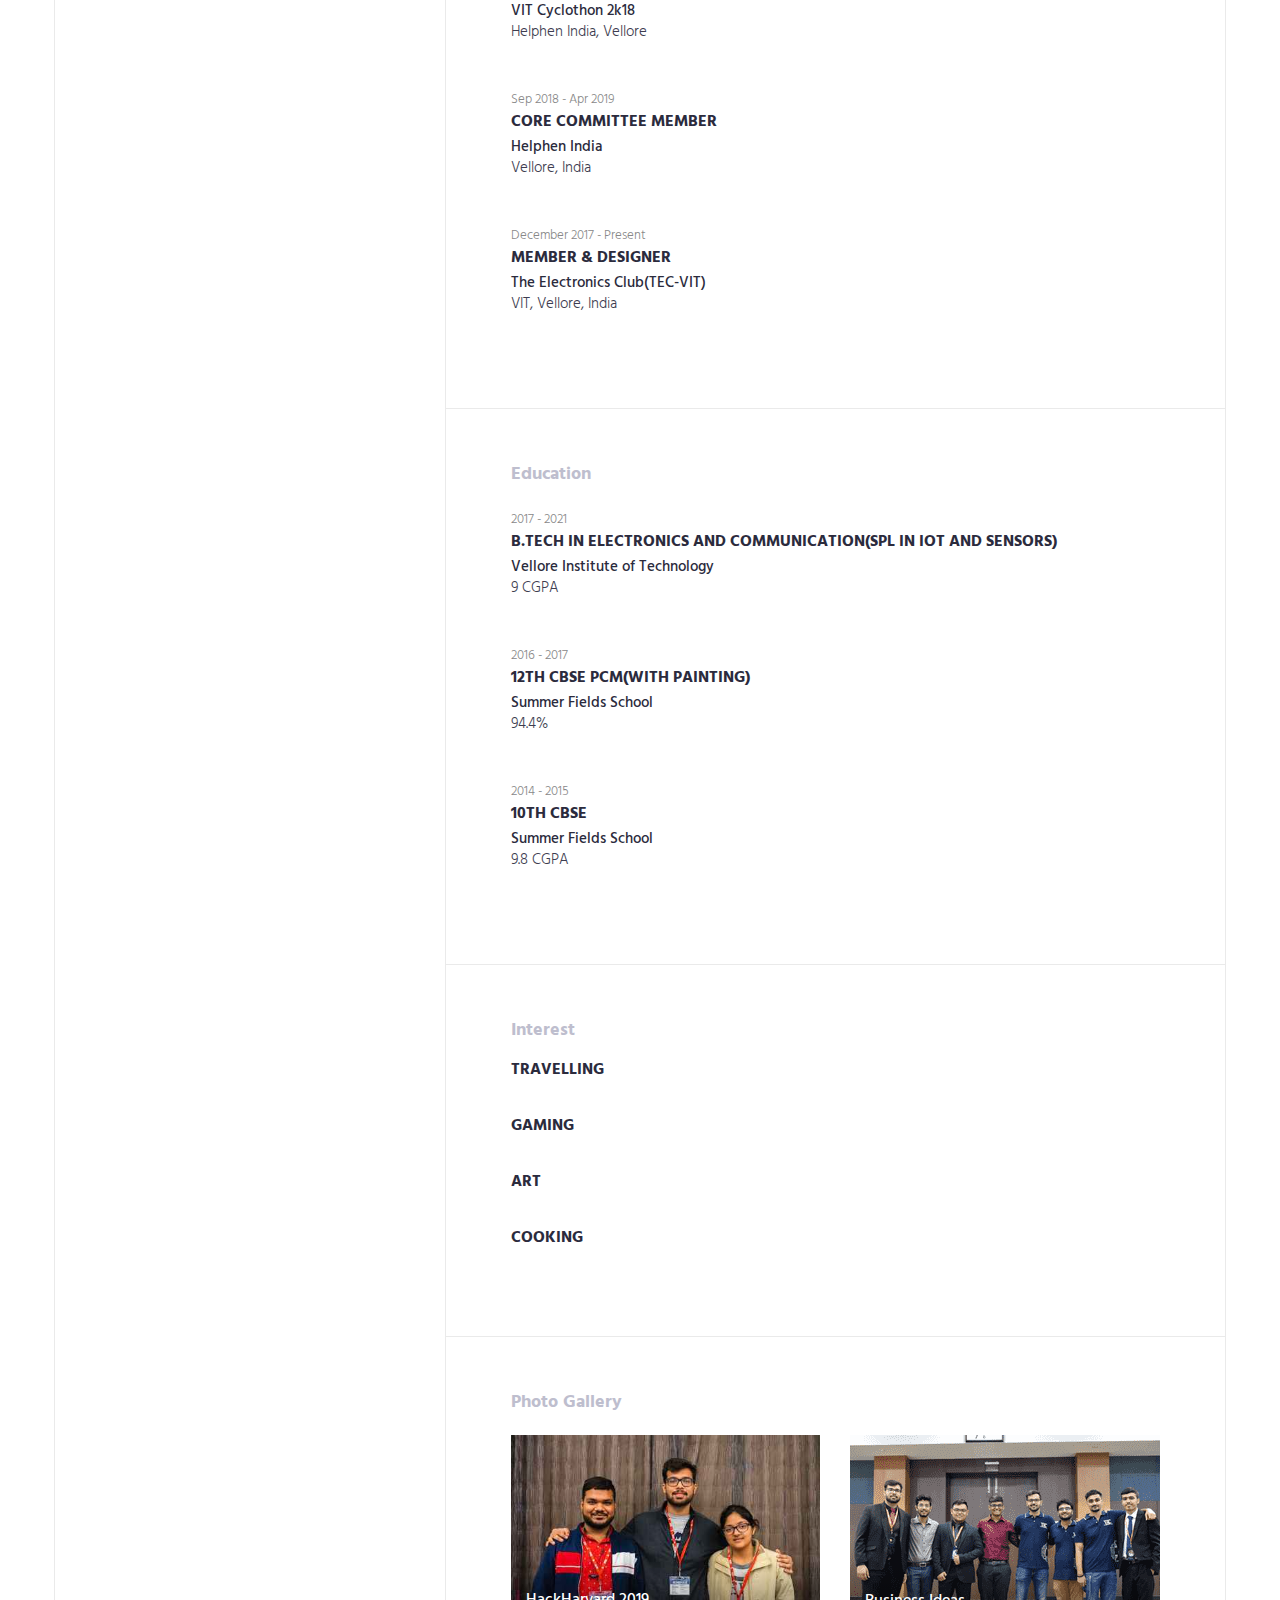
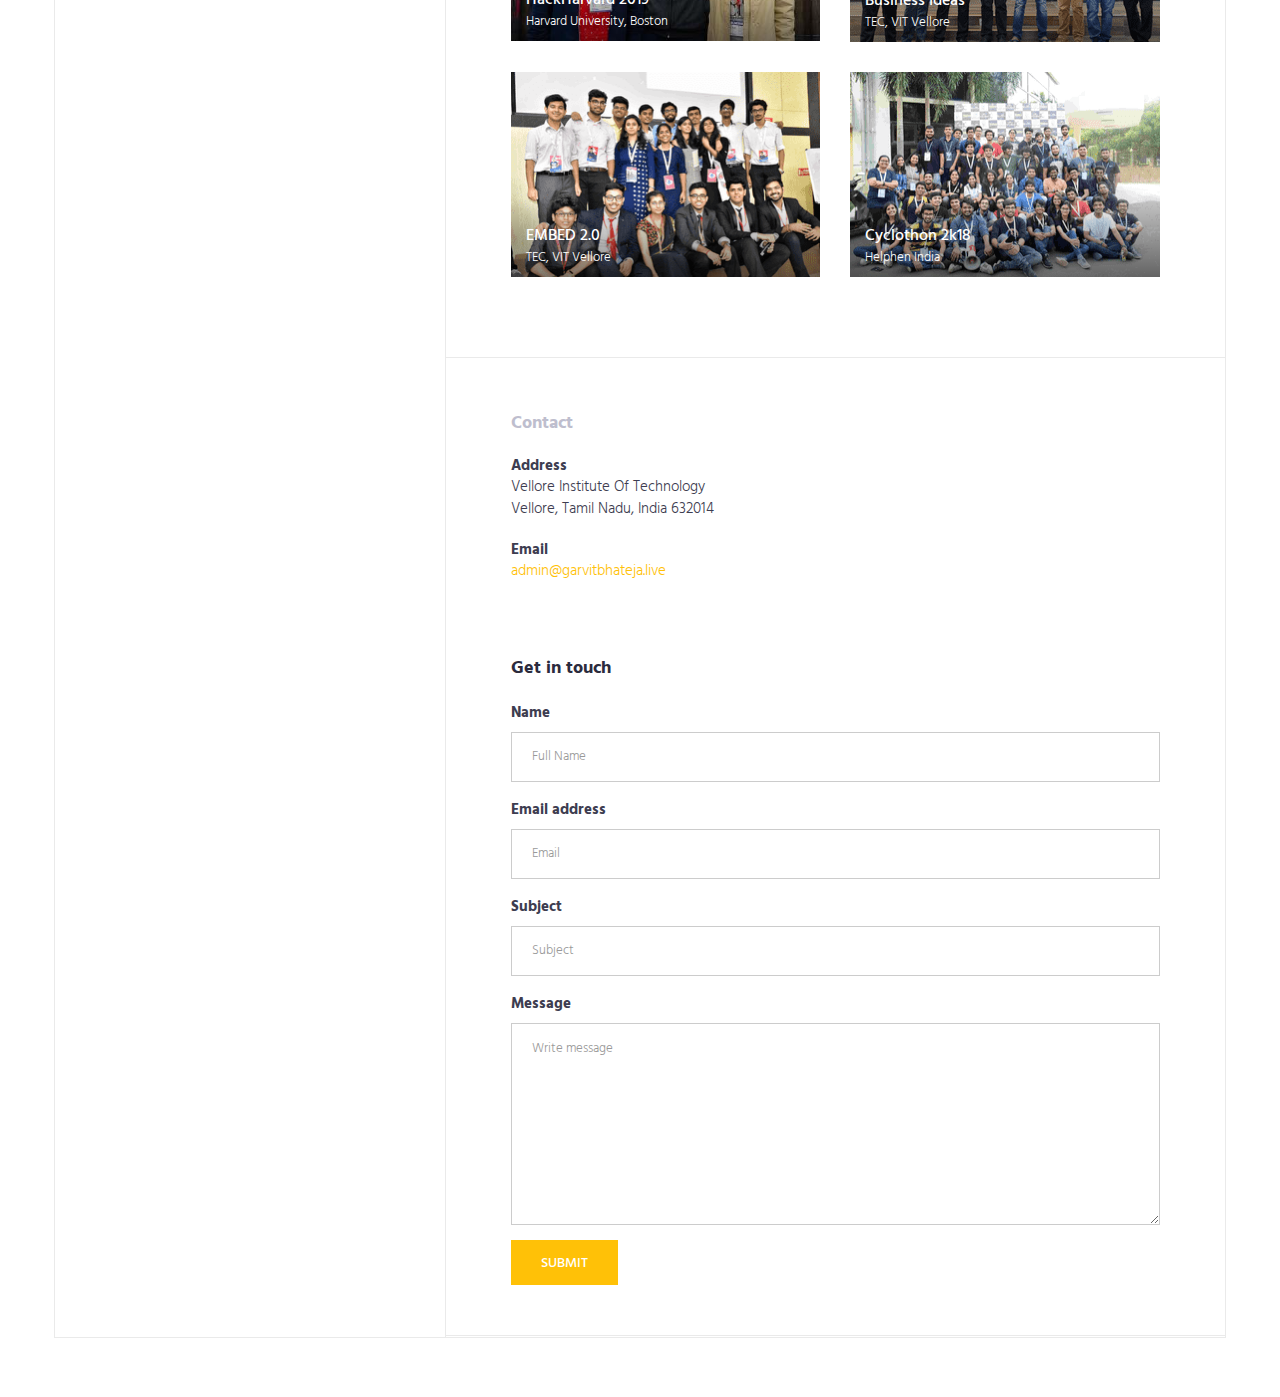
==== commit ea50f3fc: "changes" ====
--- a/index.html
+++ b/index.html
@@ -6,36 +6,23 @@
     <meta name="viewport" content="width=device-width, initial-scale=1">
     <meta name="Description" content="Software Engineer">
 	<meta name="Keywords" content="IoT, Communication, VIT Vellore">
-
     <title>Garvit Bhateja</title>
-
-    <!-- favicon -->
     <link href="favicon.png" rel=icon>
-
     <link href="https://fonts.googleapis.com/css?family=Hind:300,400,500,600,700" rel="stylesheet">
-
     <link href="css/font-awesome.min.css" rel="stylesheet">
-
     <link href="css/bootstrap.min.css" rel="stylesheet">
-
-    <link href="css/style.css" rel="stylesheet">
-
-    
+    <link href="css/style.css" rel="stylesheet">    
 </head>
 
 <body id="page-top" data-spy="scroll" data-target=".navbar">
 <div id="main-wrapper">
-<div id="preloader">
-    <div id="status">
-        <div class="status-mes"></div>
-    </div>
-</div>
+
 
 <div class="columns-block container">
 <div class="left-col-block blocks">
     <header class="header theiaStickySidebar">
         <div class="profile-img">
-            <img src="img/img-profile.png" class="img-responsive" alt=""/>
+            <img src="img/img-profile.jpg" height="75%" width="75%" class="img-responsive" alt="img-profile"/>
         </div>
         <div class="content">
             <h1>Garvit Bhateja</h1>
@@ -49,16 +36,13 @@
                     <a href="resume/Garvit's Resume.pdf" class="btn btn-primary">Download Resume</a></p>              
             </div>
             <ul class="social-icon">
-                <li><a href="https://www.facebook.com/garvit.bhateja"><i class="fa fa-facebook" aria-hidden="true"></i></a></li>
+            	<li><a href="https://www.linkedin.com/in/garvit99/"><i class="fa fa-linkedin" aria-hidden="true"></i></a></li>
                 <li><a href="https://twitter.com/Garvit_Bhateja"><i class="fa fa-twitter" aria-hidden="true"></i></a></li>
-                <li><a href="https://www.linkedin.com/in/garvit99/"><i class="fa fa-linkedin" aria-hidden="true"></i></a></li>
                 <li><a href="https://github.com/bgarvit01"><i class="fa fa-github" aria-hidden="true"></i></a></li>
             </ul>
         </div>
     </header>
-    <!-- .header-->
-</div>
-<!-- .left-col-block -->
+</div>
 
 
 <div class="right-col-block blocks">
@@ -72,12 +56,10 @@
                     <h2>Skills</h2>
                 </div>
             </div>
-
         </div>
         <div class="row">
             <div class="col-md-12">
                 <div class="progress-wrapper">
-
                     <div class="progress-item">
                         <h3>Languages and Frameworks</h3>
                             <ul class="ulclass">
@@ -91,19 +73,12 @@
                                 <li class="liclass">JavaScript</li>
                                 <li class="liclass">AWS Cloud</li>
                             </ul>
-                        <!-- .progress -->
-                    </div>
-                    <!-- .skill-progress -->
-
-                </div>
-                <!-- /.progress-wrapper -->
-            </div>
-        </div>
-        <!--.row -->
-    </div>
-    <!-- .container-fluid -->
-</section>
-<!-- .skills-wrapper -->
+                    </div>
+                </div>
+            </div>
+        </div>
+    </div>
+</section>
 
 <section class="section-wrapper section-experience gray-bg">
     <div class="container-fluid">
@@ -112,7 +87,6 @@
                 <div class="section-title"><h2>Work Experience</h2></div>
             </div>
         </div>
-        <!--.row-->
         <div class="row">
             <div class="col-md-12">
                 <div class="content-item">
@@ -131,8 +105,6 @@
 
                     <p>Vellore, INDIA</p>
                 </div>
-                <!-- .experience-item -->
-
                 <div class="content-item">
                     <small>Oct 2019</small>
                     <h3>Organiser</h3>
@@ -154,9 +126,6 @@
 
                     <p>Work from Home</p>
                 </div>
-
-                
-
                 <div class="content-item">
                     <small>Feb 2019</small>
                     <h3>Student Co-ordinator</h3>
@@ -164,7 +133,6 @@
 
                     <p>Helphen India, Vellore</p>
                 </div>
-
                 <div class="content-item">
                     <small>Feb 2019</small>
                     <h3>Coordinator</h3>
@@ -172,9 +140,6 @@
 
                     <p>VIT, Vellore, India</p>
                 </div>
-
-                
-
                 <div class="content-item">
                     <small>Oct 2018</small>
                     <h3>Technical Speaker</h3>
@@ -182,7 +147,6 @@
 
                     <p>VIT, Vellore, India</p>
                 </div>
-
                 <div class="content-item">
                     <small>Oct 2018</small>
                     <h3>Student Co-ordinator</h3>
@@ -190,7 +154,6 @@
 
                     <p>Helphen India, Vellore</p>
                 </div>
-
                 <div class="content-item">
                     <small>Sep 2018 - Apr 2019</small>
                     <h3>Core Committee Member</h3>
@@ -198,27 +161,18 @@
 
                     <p>Vellore, India</p>
                 </div>
-                <!-- .experience-item -->
                 <div class="content-item">
                     <small>December 2017 - Present</small>
                     <h3>Member & Designer</h3>
                     <h4>The Electronics Club(TEC-VIT)</h4>
 
                     <p>VIT, Vellore, India</p>
-                </div>
-                
-                
-
-                
-                <!-- .experience-item -->
-            </div>
-        </div>
-        <!--.row-->
-    </div>
-    <!-- .container-fluid -->
-
-</section>
-<!-- .section-experience -->
+                </div>               
+            </div>
+        </div>
+    </div>
+
+</section>
 
 <section class="section-wrapper section-education">
     <div class="container-fluid">
@@ -227,31 +181,22 @@
                 <div class="section-title"><h2>Education</h2></div>
             </div>
         </div>
-        <!--.row-->
-        <div class="row">
-            <div class="col-md-12">
-                <div class="content-item">
-                    
-
-
+        <div class="row">
+            <div class="col-md-12">
+                <div class="content-item">
                     <small>2017 - 2021</small>
                     <h3>B.Tech in Electronics and Communication(spl in Iot and Sensors)</h3>
                     <h4>Vellore Institute of Technology</h4>
 
                     <p>9 CGPA</p>
                 </div>
-                <!-- .experience-item -->
-                <div class="content-item">
-                    
-
+                <div class="content-item">
                     <small>2016 - 2017</small>
-                    <h3>12th CBSE PCM(with Painting)
-</h3>
+                    <h3>12th CBSE PCM(with Painting)</h3>
                     <h4>Summer Fields School</h4>
 
                     <p>94.4%</p>
                 </div>
-                <!-- .experience-item -->
                 <div class="content-item">
 
                     <small>2014 - 2015</small>
@@ -260,15 +205,11 @@
 
                     <p>9.8 CGPA</p>
                 </div>
-                <!-- .experience-item -->
-            </div>
-        </div>
-        <!--.row-->
-    </div>
-    <!-- .container-fluid -->
-
-</section>
-<!-- .section-education -->
+            </div>
+        </div>
+    </div>
+
+</section>
 
 <section class="section-wrapper section-interest gray-bg">
     <div class="container-fluid">
@@ -279,7 +220,6 @@
                 </div>
             </div>
         </div>
-        <!-- .row -->
 
         <div class="row">
             <div class="col-md-12">
@@ -304,11 +244,9 @@
                 </div>
             </div>
         </div>
-        <!-- .row -->
-
-    </div>
-</section>
-<!-- .section-publications -->
+
+    </div>
+</section>
 
 <section class="section-wrapper portfolio-section">
     <div class="container-fluid">
@@ -384,7 +322,6 @@
                 </div>
             </div>
         </div>
-        <!--.row-->
         <div class="row">
             <div class="col-md-12">
                 <address>
@@ -402,7 +339,6 @@
                 </address>
             </div>
         </div>
-        <!--.row-->
         <div class="row">
             <div class="col-md-12">
                 <div class="feedback-form">
@@ -433,31 +369,20 @@
                         <button type="submit" class="btn btn-primary">Submit</button>
                     </form>
                 </div>
-                <!-- .feedback-form -->
-
-
-            </div>
-        </div>
-    </div>
-    <!--.container-fluid-->
-</section>
-<!--.section-contact-->
-
-
-<!-- .footer -->
-</div>
-<!-- Sticky -->
-</div>
-<!-- .right-col-block -->
-</div>
-<!-- .columns-block -->
-</div>
-<!-- #main-wrapper -->
-
-<!-- jquery -->
+
+
+            </div>
+        </div>
+    </div>
+</section>
+
+
+</div>
+</div>
+</div>
+</div>
+
 <script src="js/jquery-2.1.4.min.js"></script>
-
-<!-- Bootstrap -->
 <script src="js/bootstrap.min.js"></script>
 <script src="js/theia-sticky-sidebar.js"></script>
 <script src="js/scripts.js"></script>
--- a/css/style.css
+++ b/css/style.css
@@ -1,18 +1,3 @@
-/*
-Template Name: Resumex
-Description: HTML5 / CSS3 One Page
-Version: 1.0
-Author: themehippo.com
-*/
-
-/*------------------------------------------------------------------
-# [Color codes]
-
-# Body  (text): #3a4750
-# Heading Color #444444
-# Theme Color (link color) #82b541
-# Mid grey (sub header) #f4f4f4
-# -------------------------------------------------------------------*/
 
 body {
     font-family : 'Hind', sans-serif;
@@ -566,4 +551,17 @@
     margin     : 0;
     text-align : center;
     top        : 65%;
-    }+    }
+.ulclass{
+    
+}
+
+.liclass{
+    display: inline-block;
+    padding: 10px 15px 9px;
+    margin:5px;
+    background-color: #FFC107;
+    color: white;
+    font-size: 14px;
+    font-weight: 450;
+}